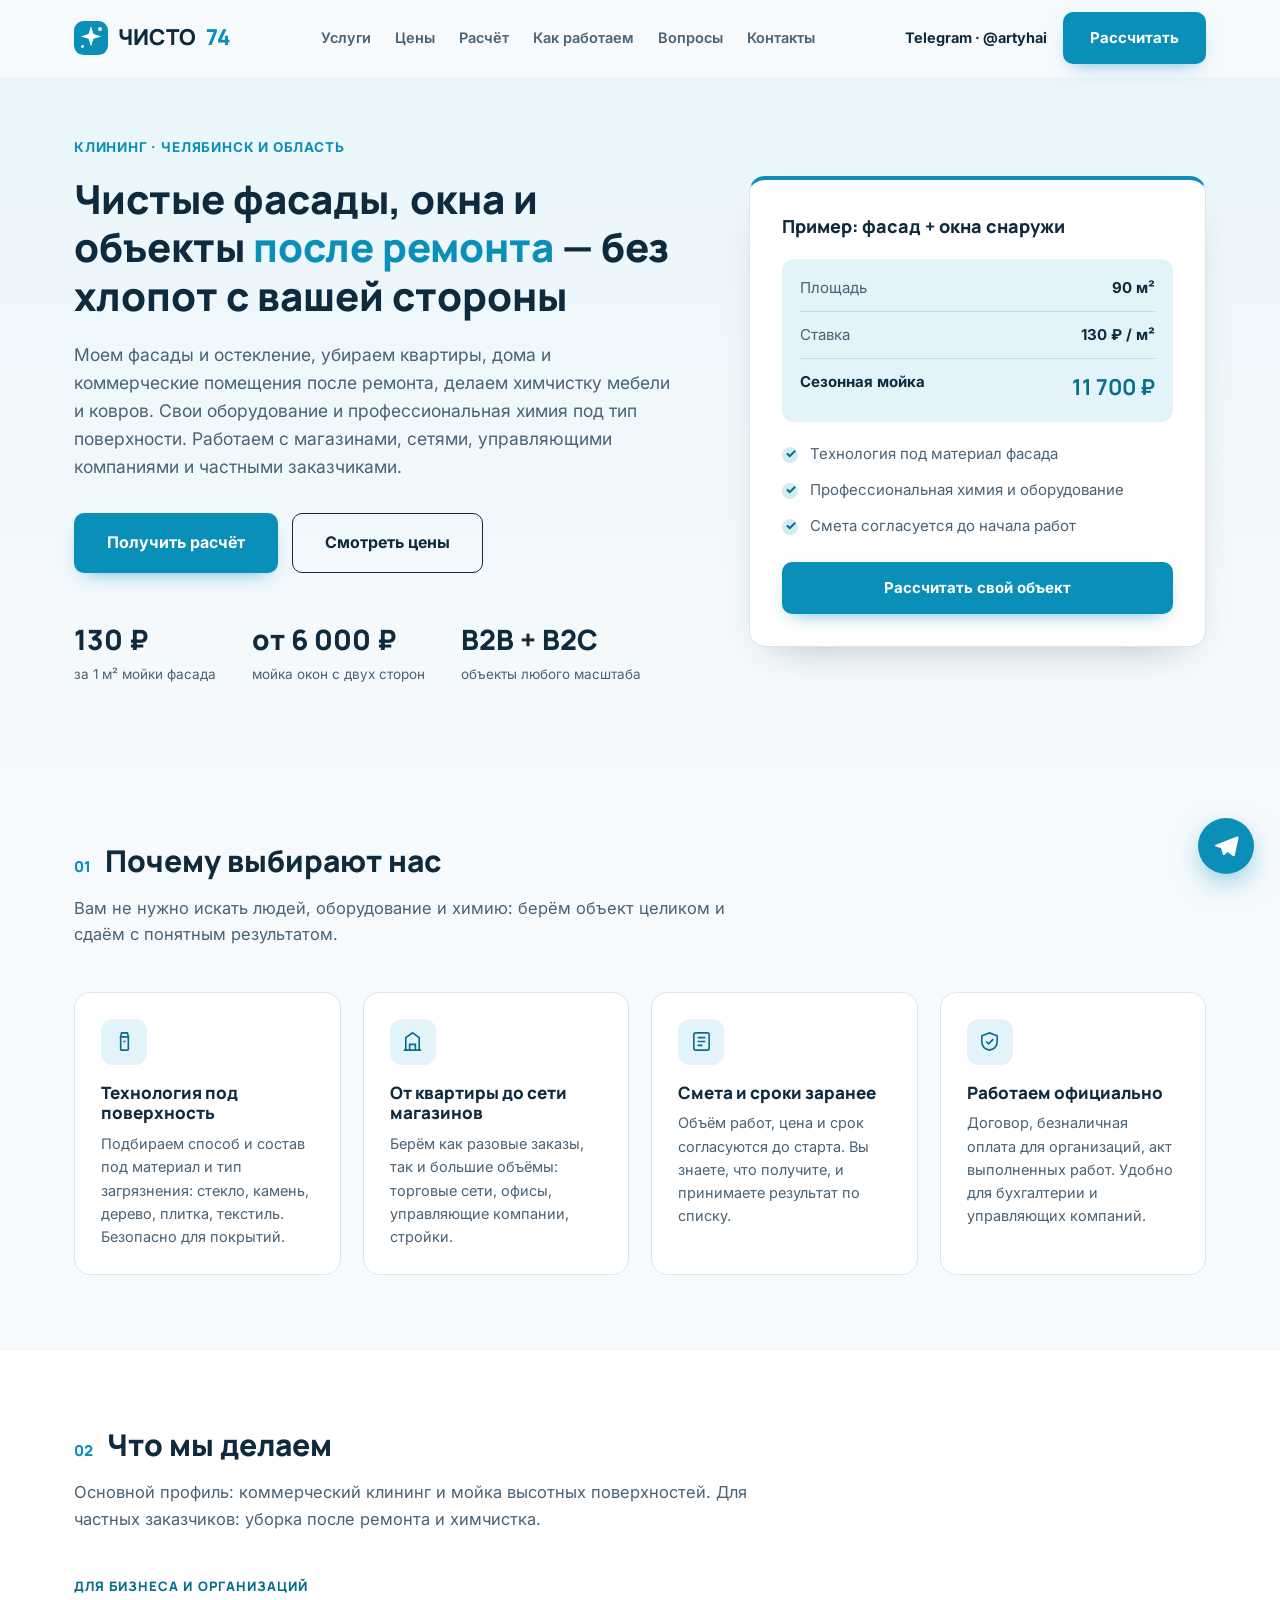
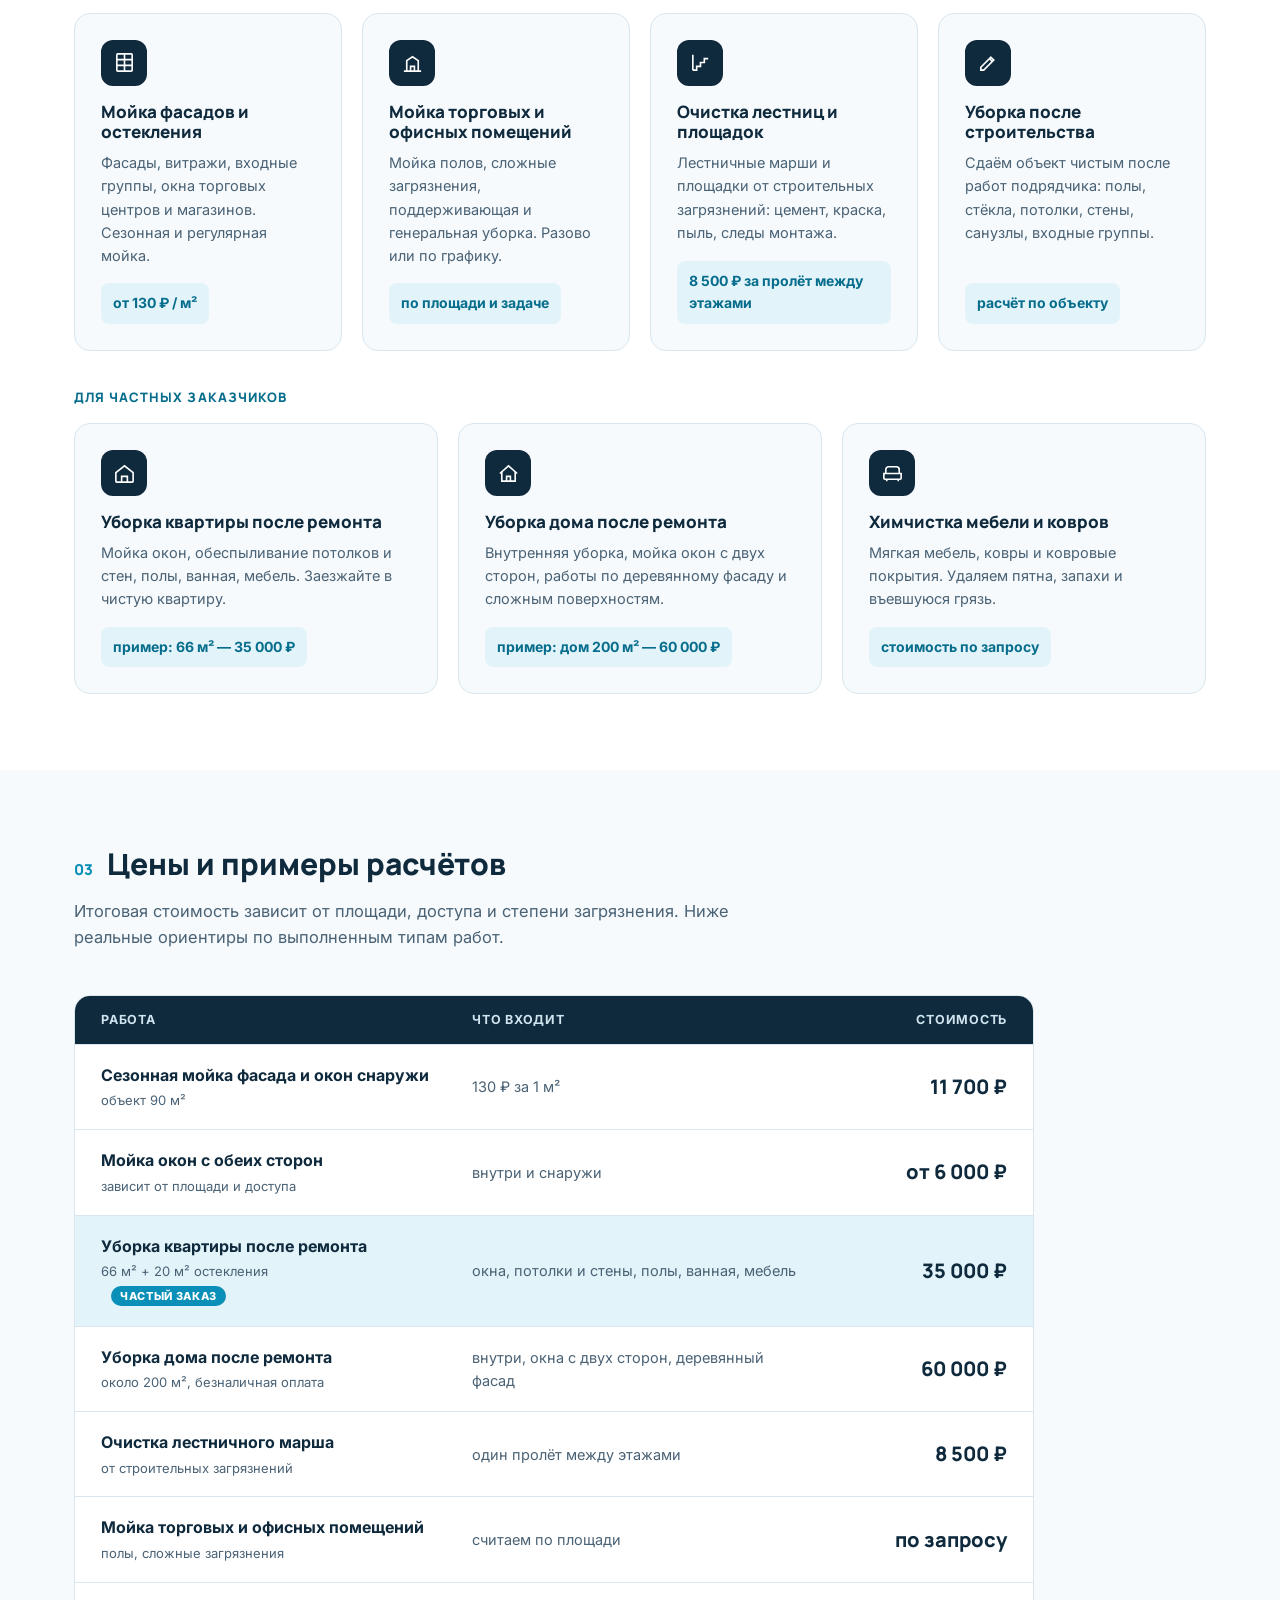
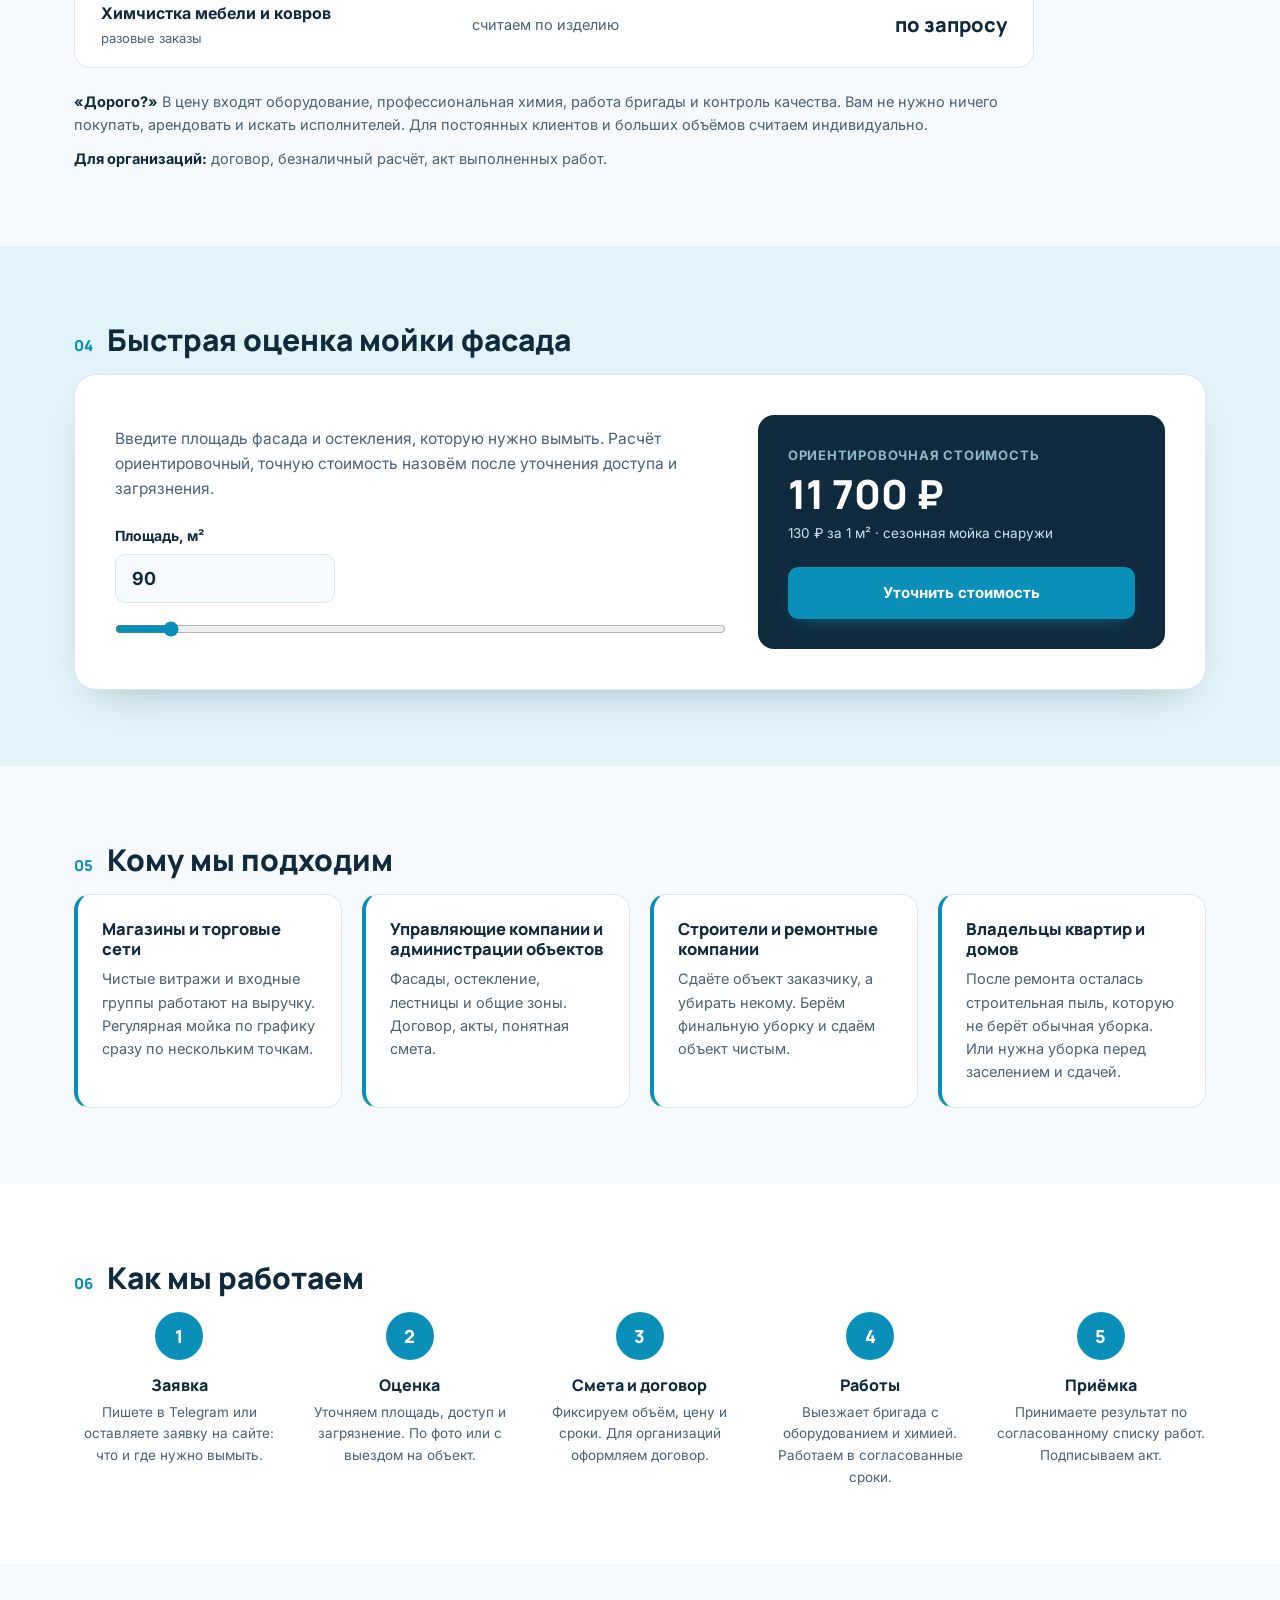
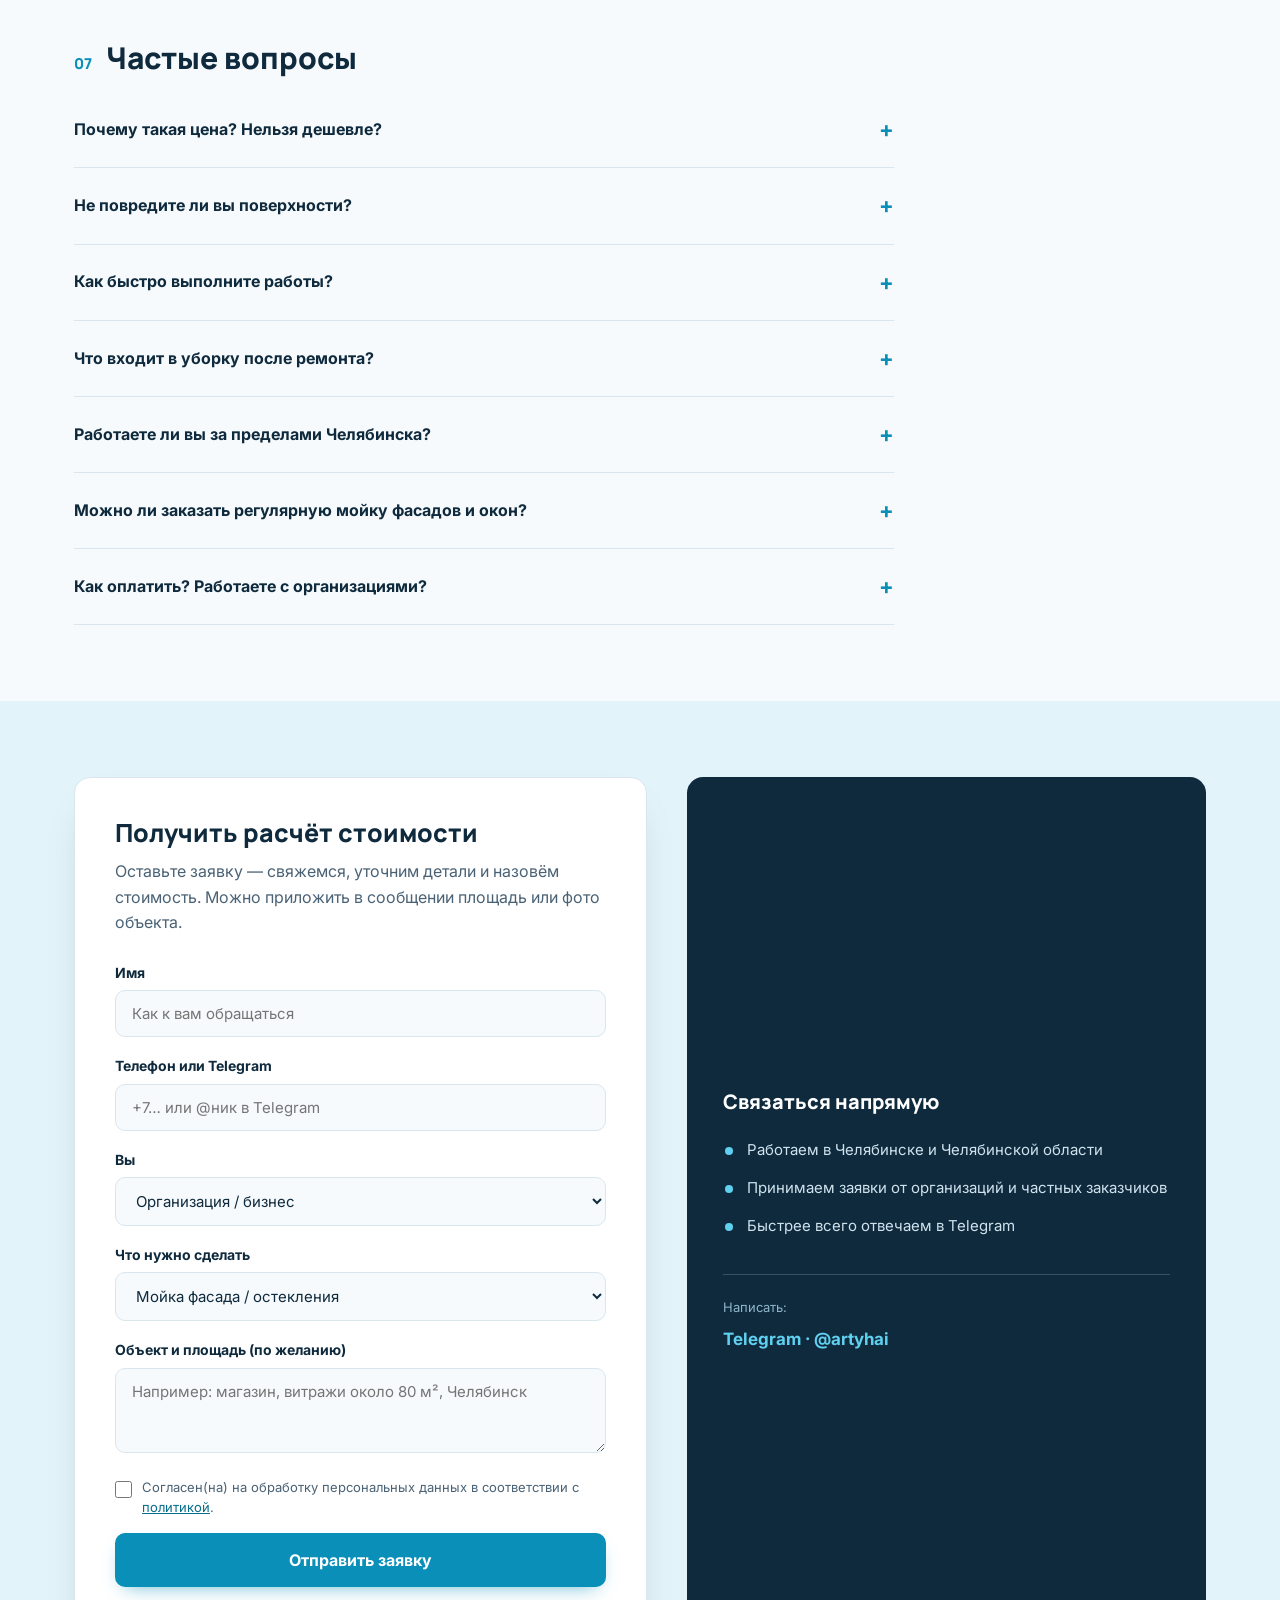
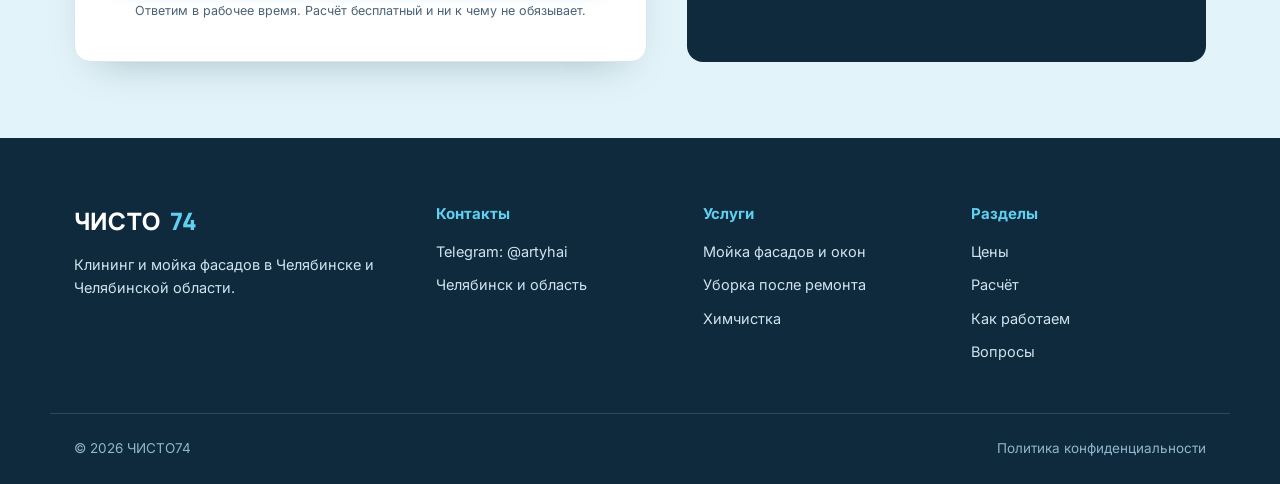
==== index.html @ 6020c953 "init: landing for ЧИСТО74 cleaning Chelyabinsk" ====
<!DOCTYPE html>
<html lang="ru">
<head>
<meta charset="UTF-8">
<meta name="viewport" content="width=device-width, initial-scale=1.0">
<title>ЧИСТО74 — клининг и мойка фасадов в Челябинске</title>
<meta name="description" content="Мойка фасадов и окон, уборка после ремонта, химчистка мебели и ковров в Челябинске и области. Для бизнеса и частных заказчиков. Фасад от 130 ₽/м², уборка после ремонта квартиры — от 35 000 ₽.">
<link rel="icon" type="image/svg+xml" href="favicon.svg">
<link rel="preconnect" href="https://fonts.googleapis.com">
<link rel="preconnect" href="https://fonts.gstatic.com" crossorigin>
<link href="https://fonts.googleapis.com/css2?family=Manrope:wght@600;700;800&family=Inter:wght@400;500;600;700&display=swap" rel="stylesheet">
<link rel="stylesheet" href="styles.css?v=1">
</head>
<body>

<header class="header" id="header">
  <div class="container header__inner">
    <a href="#top" class="logo" aria-label="ЧИСТО74">
      <svg class="logo__icon" viewBox="0 0 32 32" fill="none"><rect width="32" height="32" rx="9" fill="#0A8FB8"/><path d="M16 5l2.3 7.2L25.5 14.5l-7.2 2.3L16 24l-2.3-7.2L6.5 14.5l7.2-2.3L16 5z" fill="#fff"/><circle cx="24.5" cy="7.5" r="1.8" fill="#fff"/><circle cx="8" cy="24" r="1.3" fill="#fff"/></svg>
      ЧИСТО<span class="logo__accent">74</span><span class="logo__suffix"> · клининг Челябинск</span>
    </a>
    <nav class="nav" id="nav">
      <a href="#services">Услуги</a>
      <a href="#prices">Цены</a>
      <a href="#calc">Расчёт</a>
      <a href="#steps">Как работаем</a>
      <a href="#faq">Вопросы</a>
      <a href="#contacts">Контакты</a>
    </nav>
    <div class="header__actions">
      <a href="https://t.me/artyhai" target="_blank" rel="noopener" class="header__tg">Telegram · @artyhai</a>
      <a href="#contact" class="btn btn--accent">Рассчитать</a>
      <button class="burger" id="burger" aria-label="Меню"><span></span><span></span><span></span></button>
    </div>
  </div>
</header>

<main id="top">

  <!-- HERO -->
  <section class="hero">
    <div class="container hero__grid">
      <div class="hero__text">
        <div class="eyebrow">Клининг · Челябинск и область</div>
        <h1>Чистые фасады, окна и объекты <em>после ремонта</em> — без хлопот с вашей стороны</h1>
        <p class="hero__lead">Моем фасады и остекление, убираем квартиры, дома и коммерческие помещения после ремонта, делаем химчистку мебели и ковров. Свои оборудование и профессиональная химия под тип поверхности. Работаем с магазинами, сетями, управляющими компаниями и частными заказчиками.</p>
        <div class="hero__cta">
          <a href="#contact" class="btn btn--accent btn--lg">Получить расчёт</a>
          <a href="#prices" class="btn btn--outline btn--lg">Смотреть цены</a>
        </div>
        <div class="hero__stats">
          <div class="stat"><span class="stat__num"><span data-target="130">0</span> ₽</span><span class="stat__label">за 1 м² мойки фасада</span></div>
          <div class="stat"><span class="stat__num">от 6 000 ₽</span><span class="stat__label">мойка окон с двух сторон</span></div>
          <div class="stat"><span class="stat__num">B2B + B2C</span><span class="stat__label">объекты любого масштаба</span></div>
        </div>
      </div>
      <div class="hero__card">
        <div class="hero__card-title">Пример: фасад + окна снаружи</div>
        <div class="hero__calc">
          <div class="hero__calc-row"><span>Площадь</span><b>90 м²</b></div>
          <div class="hero__calc-row"><span>Ставка</span><b>130 ₽ / м²</b></div>
          <div class="hero__calc-row hero__calc-row--total"><span>Сезонная мойка</span><b>11 700 ₽</b></div>
        </div>
        <ul class="hero__card-list">
          <li>Технология под материал фасада</li>
          <li>Профессиональная химия и оборудование</li>
          <li>Смета согласуется до начала работ</li>
        </ul>
        <a href="#contact" class="btn btn--accent btn--block">Рассчитать свой объект</a>
      </div>
    </div>
  </section>

  <!-- ПРЕИМУЩЕСТВА -->
  <section class="section adv" id="why">
    <div class="container">
      <div class="section-head">
        <span class="section-head__num">01</span>
        <span class="section-head__title">Почему выбирают нас</span>
      </div>
      <p class="section-lead">Вам не нужно искать людей, оборудование и химию: берём объект целиком и сдаём с понятным результатом.</p>
      <div class="adv__grid">
        <div class="adv__item">
          <div class="adv__icon"><svg viewBox="0 0 24 24" fill="none" stroke="currentColor" stroke-width="1.7"><path d="M9 3h6l1 4H8l1-4z"/><path d="M8 7h8v13a1 1 0 01-1 1H9a1 1 0 01-1-1V7z"/><path d="M11 12h2"/></svg></div>
          <h3>Технология под поверхность</h3>
          <p>Подбираем способ и состав под материал и тип загрязнения: стекло, камень, дерево, плитка, текстиль. Безопасно для покрытий.</p>
        </div>
        <div class="adv__item">
          <div class="adv__icon"><svg viewBox="0 0 24 24" fill="none" stroke="currentColor" stroke-width="1.7"><path d="M3 21h18M5 21V8l7-5 7 5v13M9 21v-6h6v6"/></svg></div>
          <h3>От квартиры до сети магазинов</h3>
          <p>Берём как разовые заказы, так и большие объёмы: торговые сети, офисы, управляющие компании, стройки.</p>
        </div>
        <div class="adv__item">
          <div class="adv__icon"><svg viewBox="0 0 24 24" fill="none" stroke="currentColor" stroke-width="1.7"><rect x="4" y="3" width="16" height="18" rx="2"/><path d="M8 8h8M8 12h8M8 16h5"/></svg></div>
          <h3>Смета и сроки заранее</h3>
          <p>Объём работ, цена и срок согласуются до старта. Вы знаете, что получите, и принимаете результат по списку.</p>
        </div>
        <div class="adv__item">
          <div class="adv__icon"><svg viewBox="0 0 24 24" fill="none" stroke="currentColor" stroke-width="1.7"><path d="M12 3l8 3v6c0 4.5-3.2 8-8 9-4.8-1-8-4.5-8-9V6l8-3z"/><path d="M8.5 12l2.5 2.5L16 9.5"/></svg></div>
          <h3>Работаем официально</h3>
          <p>Договор, безналичная оплата для организаций, акт выполненных работ. Удобно для бухгалтерии и управляющих компаний.</p>
        </div>
      </div>
    </div>
  </section>

  <!-- УСЛУГИ -->
  <section class="section services" id="services">
    <div class="container">
      <div class="section-head">
        <span class="section-head__num">02</span>
        <span class="section-head__title">Что мы делаем</span>
      </div>
      <p class="section-lead">Основной профиль: коммерческий клининг и мойка высотных поверхностей. Для частных заказчиков: уборка после ремонта и химчистка.</p>

      <div class="svc-group">
        <div class="svc-group__label">Для бизнеса и организаций</div>
        <div class="svc__grid">
          <div class="svc">
            <div class="svc__icon"><svg viewBox="0 0 24 24" fill="none" stroke="currentColor" stroke-width="1.7"><rect x="4" y="3" width="16" height="18" rx="1"/><path d="M4 9h16M4 15h16M12 3v18"/></svg></div>
            <h3>Мойка фасадов и остекления</h3>
            <p>Фасады, витражи, входные группы, окна торговых центров и магазинов. Сезонная и регулярная мойка.</p>
            <div class="svc__price">от 130 ₽ / м²</div>
          </div>
          <div class="svc">
            <div class="svc__icon"><svg viewBox="0 0 24 24" fill="none" stroke="currentColor" stroke-width="1.7"><path d="M3 21h18M6 21V10l6-4 6 4v11M10 21v-5h4v5"/></svg></div>
            <h3>Мойка торговых и офисных помещений</h3>
            <p>Мойка полов, сложные загрязнения, поддерживающая и генеральная уборка. Разово или по графику.</p>
            <div class="svc__price">по площади и задаче</div>
          </div>
          <div class="svc">
            <div class="svc__icon"><svg viewBox="0 0 24 24" fill="none" stroke="currentColor" stroke-width="1.7"><path d="M4 20h4v-4h4v-4h4V8h4"/><path d="M4 20V4"/></svg></div>
            <h3>Очистка лестниц и площадок</h3>
            <p>Лестничные марши и площадки от строительных загрязнений: цемент, краска, пыль, следы монтажа.</p>
            <div class="svc__price">8 500 ₽ за пролёт между этажами</div>
          </div>
          <div class="svc">
            <div class="svc__icon"><svg viewBox="0 0 24 24" fill="none" stroke="currentColor" stroke-width="1.7"><path d="M14.5 6.5l3 3L7 20H4v-3L14.5 6.5z"/><path d="M13 8l3 3"/></svg></div>
            <h3>Уборка после строительства</h3>
            <p>Сдаём объект чистым после работ подрядчика: полы, стёкла, потолки, стены, санузлы, входные группы.</p>
            <div class="svc__price">расчёт по объекту</div>
          </div>
        </div>
      </div>

      <div class="svc-group">
        <div class="svc-group__label">Для частных заказчиков</div>
        <div class="svc__grid svc__grid--3">
          <div class="svc">
            <div class="svc__icon"><svg viewBox="0 0 24 24" fill="none" stroke="currentColor" stroke-width="1.7"><path d="M3 11l9-7 9 7v9a1 1 0 01-1 1H4a1 1 0 01-1-1v-9z"/><path d="M9 21v-6h6v6"/></svg></div>
            <h3>Уборка квартиры после ремонта</h3>
            <p>Мойка окон, обеспыливание потолков и стен, полы, ванная, мебель. Заезжайте в чистую квартиру.</p>
            <div class="svc__price">пример: 66 м² — 35 000 ₽</div>
          </div>
          <div class="svc">
            <div class="svc__icon"><svg viewBox="0 0 24 24" fill="none" stroke="currentColor" stroke-width="1.7"><path d="M3 12l9-8 9 8"/><path d="M5 10v10h14V10"/><path d="M10 20v-5h4v5"/></svg></div>
            <h3>Уборка дома после ремонта</h3>
            <p>Внутренняя уборка, мойка окон с двух сторон, работы по деревянному фасаду и сложным поверхностям.</p>
            <div class="svc__price">пример: дом 200 м² — 60 000 ₽</div>
          </div>
          <div class="svc">
            <div class="svc__icon"><svg viewBox="0 0 24 24" fill="none" stroke="currentColor" stroke-width="1.7"><path d="M5 12V8a3 3 0 013-3h8a3 3 0 013 3v4"/><path d="M3 12h18v5a1 1 0 01-1 1H4a1 1 0 01-1-1v-5z"/><path d="M6 18v2M18 18v2"/></svg></div>
            <h3>Химчистка мебели и ковров</h3>
            <p>Мягкая мебель, ковры и ковровые покрытия. Удаляем пятна, запахи и въевшуюся грязь.</p>
            <div class="svc__price">стоимость по запросу</div>
          </div>
        </div>
      </div>
    </div>
  </section>

  <!-- ЦЕНЫ -->
  <section class="section prices" id="prices">
    <div class="container">
      <div class="section-head">
        <span class="section-head__num">03</span>
        <span class="section-head__title">Цены и примеры расчётов</span>
      </div>
      <p class="section-lead">Итоговая стоимость зависит от площади, доступа и степени загрязнения. Ниже реальные ориентиры по выполненным типам работ.</p>
      <div class="prices__table">
        <div class="price-row price-row--head"><span>Работа</span><span>Что входит</span><span style="text-align:right">Стоимость</span></div>
        <div class="price-row"><div class="price-row__name">Сезонная мойка фасада и окон снаружи<small>объект 90 м²</small></div><div class="price-row__each">130 ₽ за 1 м²</div><div class="price-row__sum">11 700 ₽</div></div>
        <div class="price-row"><div class="price-row__name">Мойка окон с обеих сторон<small>зависит от площади и доступа</small></div><div class="price-row__each">внутри и снаружи</div><div class="price-row__sum">от 6 000 ₽</div></div>
        <div class="price-row price-row--hit"><div class="price-row__name">Уборка квартиры после ремонта<small>66 м² + 20 м² остекления</small></div><div class="price-row__each">окна, потолки и стены, полы, ванная, мебель</div><div class="price-row__sum">35 000 ₽</div></div>
        <div class="price-row"><div class="price-row__name">Уборка дома после ремонта<small>около 200 м², безналичная оплата</small></div><div class="price-row__each">внутри, окна с двух сторон, деревянный фасад</div><div class="price-row__sum">60 000 ₽</div></div>
        <div class="price-row"><div class="price-row__name">Очистка лестничного марша<small>от строительных загрязнений</small></div><div class="price-row__each">один пролёт между этажами</div><div class="price-row__sum">8 500 ₽</div></div>
        <div class="price-row"><div class="price-row__name">Мойка торговых и офисных помещений<small>полы, сложные загрязнения</small></div><div class="price-row__each">считаем по площади</div><div class="price-row__sum">по запросу</div></div>
        <div class="price-row"><div class="price-row__name">Химчистка мебели и ковров<small>разовые заказы</small></div><div class="price-row__each">считаем по изделию</div><div class="price-row__sum">по запросу</div></div>
      </div>
      <div class="prices__notes">
        <p><b>«Дорого?»</b> В цену входят оборудование, профессиональная химия, работа бригады и контроль качества. Вам не нужно ничего покупать, арендовать и искать исполнителей. Для постоянных клиентов и больших объёмов считаем индивидуально.</p>
        <p><b>Для организаций:</b> договор, безналичный расчёт, акт выполненных работ.</p>
      </div>
    </div>
  </section>

  <!-- КАЛЬКУЛЯТОР -->
  <section class="section calc" id="calc">
    <div class="container">
      <div class="section-head">
        <span class="section-head__num">04</span>
        <span class="section-head__title">Быстрая оценка мойки фасада</span>
      </div>
      <div class="calc__box">
        <div class="calc__controls">
          <p class="calc__lead">Введите площадь фасада и остекления, которую нужно вымыть. Расчёт ориентировочный, точную стоимость назовём после уточнения доступа и загрязнения.</p>
          <label for="calcArea">Площадь, м²</label>
          <input type="number" id="calcArea" min="1" max="100000" value="90" inputmode="numeric">
          <input type="range" id="calcRange" min="10" max="1000" step="10" value="90" aria-label="Площадь, м²">
        </div>
        <div class="calc__result">
          <div class="calc__result-label">Ориентировочная стоимость</div>
          <div class="calc__result-sum" id="calcSum">11 700 ₽</div>
          <div class="calc__result-note">130 ₽ за 1 м² · сезонная мойка снаружи</div>
          <a href="#contact" class="btn btn--accent btn--block" id="calcCta">Уточнить стоимость</a>
        </div>
      </div>
    </div>
  </section>

  <!-- ДЛЯ КОГО -->
  <section class="section audience" id="audience">
    <div class="container">
      <div class="section-head">
        <span class="section-head__num">05</span>
        <span class="section-head__title">Кому мы подходим</span>
      </div>
      <div class="aud__grid">
        <div class="aud">
          <h3>Магазины и торговые сети</h3>
          <p>Чистые витражи и входные группы работают на выручку. Регулярная мойка по графику сразу по нескольким точкам.</p>
        </div>
        <div class="aud">
          <h3>Управляющие компании и администрации объектов</h3>
          <p>Фасады, остекление, лестницы и общие зоны. Договор, акты, понятная смета.</p>
        </div>
        <div class="aud">
          <h3>Строители и ремонтные компании</h3>
          <p>Сдаёте объект заказчику, а убирать некому. Берём финальную уборку и сдаём объект чистым.</p>
        </div>
        <div class="aud">
          <h3>Владельцы квартир и домов</h3>
          <p>После ремонта осталась строительная пыль, которую не берёт обычная уборка. Или нужна уборка перед заселением и сдачей.</p>
        </div>
      </div>
    </div>
  </section>

  <!-- ПРОЦЕСС -->
  <section class="section steps" id="steps">
    <div class="container">
      <div class="section-head">
        <span class="section-head__num">06</span>
        <span class="section-head__title">Как мы работаем</span>
      </div>
      <div class="steps__grid">
        <div class="step">
          <span class="step__num">1</span>
          <h3>Заявка</h3>
          <p>Пишете в Telegram или оставляете заявку на сайте: что и где нужно вымыть.</p>
        </div>
        <div class="step">
          <span class="step__num">2</span>
          <h3>Оценка</h3>
          <p>Уточняем площадь, доступ и загрязнение. По фото или с выездом на объект.</p>
        </div>
        <div class="step">
          <span class="step__num">3</span>
          <h3>Смета и договор</h3>
          <p>Фиксируем объём, цену и сроки. Для организаций оформляем договор.</p>
        </div>
        <div class="step">
          <span class="step__num">4</span>
          <h3>Работы</h3>
          <p>Выезжает бригада с оборудованием и химией. Работаем в согласованные сроки.</p>
        </div>
        <div class="step">
          <span class="step__num">5</span>
          <h3>Приёмка</h3>
          <p>Принимаете результат по согласованному списку работ. Подписываем акт.</p>
        </div>
      </div>
    </div>
  </section>

  <!-- FAQ -->
  <section class="section faq" id="faq">
    <div class="container">
      <div class="section-head">
        <span class="section-head__num">07</span>
        <span class="section-head__title">Частые вопросы</span>
      </div>
      <div class="faq__list">
        <details class="faq__item">
          <summary>Почему такая цена? Нельзя дешевле?</summary>
          <p>Цена складывается из площади, высоты и доступа, степени загрязнения, расхода химии и работы бригады с профессиональным оборудованием. Для постоянных клиентов и больших объёмов (сети, управляющие компании) считаем индивидуально. Напишите задачу — предложим вариант под ваш бюджет.</p>
        </details>
        <details class="faq__item">
          <summary>Не повредите ли вы поверхности?</summary>
          <p>Состав и способ подбираем под материал: стекло, камень, дерево, плитка, текстиль. Сложные участки сначала проверяем на незаметном месте, о рисках предупреждаем заранее.</p>
        </details>
        <details class="faq__item">
          <summary>Как быстро выполните работы?</summary>
          <p>Срок зависит от объёма. Квартиру после ремонта обычно убираем за один-два дня, для фасадов и больших объектов называем срок в смете. Сроки закрепляем до начала работ.</p>
        </details>
        <details class="faq__item">
          <summary>Что входит в уборку после ремонта?</summary>
          <p>Удаление строительной пыли и следов монтажа: мойка окон, обеспыливание потолков и стен, мытьё полов, ванной и санузла, мебели и подоконников. Точный список согласуем в смете.</p>
        </details>
        <details class="faq__item">
          <summary>Работаете ли вы за пределами Челябинска?</summary>
          <p>Да, выезжаем по Челябинской области. Стоимость выезда зависит от расстояния и объёма, уточняйте при заявке.</p>
        </details>
        <details class="faq__item">
          <summary>Можно ли заказать регулярную мойку фасадов и окон?</summary>
          <p>Да. Для магазинов, сетей и коммерческих объектов настраиваем график: сезонная мойка или регулярное обслуживание по договору.</p>
        </details>
        <details class="faq__item">
          <summary>Как оплатить? Работаете с организациями?</summary>
          <p>Для организаций: договор, безналичная оплата и акт выполненных работ. Для частных заказчиков: удобный способ согласуем при заказе.</p>
        </details>
      </div>
    </div>
  </section>

  <!-- ФОРМА + КОНТАКТЫ -->
  <section class="section form-section" id="contact">
    <div class="container form-section__grid">
      <div class="form">
        <h2>Получить расчёт стоимости</h2>
        <p class="form__lead">Оставьте заявку — свяжемся, уточним детали и назовём стоимость. Можно приложить в сообщении площадь или фото объекта.</p>
        <form id="leadForm">
          <input type="text" name="_gotcha" style="display:none" tabindex="-1" autocomplete="off">
          <div class="form__row">
            <label for="f-name">Имя</label>
            <input type="text" id="f-name" name="name" placeholder="Как к вам обращаться" required>
          </div>
          <div class="form__row">
            <label for="f-contact">Телефон или Telegram</label>
            <input type="text" id="f-contact" name="contact" placeholder="+7… или @ник в Telegram" required>
          </div>
          <div class="form__row">
            <label for="f-client">Вы</label>
            <select id="f-client" name="client_type">
              <option>Организация / бизнес</option>
              <option>Частное лицо</option>
            </select>
          </div>
          <div class="form__row">
            <label for="f-service">Что нужно сделать</label>
            <select id="f-service" name="service">
              <option>Мойка фасада / остекления</option>
              <option>Мойка окон с двух сторон</option>
              <option>Уборка после ремонта</option>
              <option>Мойка коммерческих помещений</option>
              <option>Очистка лестниц и площадок</option>
              <option>Химчистка мебели / ковров</option>
              <option>Другое</option>
            </select>
          </div>
          <div class="form__row">
            <label for="f-comment">Объект и площадь (по желанию)</label>
            <textarea id="f-comment" name="comment" rows="3" placeholder="Например: магазин, витражи около 80 м², Челябинск"></textarea>
          </div>
          <label class="consent"><input type="checkbox" name="consent_pd" value="yes" required> <span>Согласен(на) на обработку персональных данных в соответствии с <a href="privacy.html" target="_blank">политикой</a>.</span></label>
          <button type="submit" class="btn btn--accent btn--block btn--lg">Отправить заявку</button>
          <p class="form__hint">Ответим в рабочее время. Расчёт бесплатный и ни к чему не обязывает.</p>
        </form>
      </div>
      <div class="coverage">
        <div class="coverage__title">Связаться напрямую</div>
        <ul class="coverage__list">
          <li>Работаем в Челябинске и Челябинской области</li>
          <li>Принимаем заявки от организаций и частных заказчиков</li>
          <li>Быстрее всего отвечаем в Telegram</li>
        </ul>
        <div class="coverage__contact">
          <span>Написать:</span>
          <a href="https://t.me/artyhai" target="_blank" rel="noopener">Telegram · @artyhai</a>
        </div>
      </div>
    </div>
  </section>

</main>

<footer class="footer" id="contacts">
  <div class="container footer__grid">
    <div class="footer__col">
      <div class="logo logo--footer">ЧИСТО<span class="logo__accent">74</span></div>
      <p>Клининг и мойка фасадов в Челябинске и Челябинской области.</p>
    </div>
    <div class="footer__col">
      <div class="footer__title">Контакты</div>
      <a href="https://t.me/artyhai" target="_blank" rel="noopener">Telegram: @artyhai</a>
      <p>Челябинск и область</p>
    </div>
    <div class="footer__col">
      <div class="footer__title">Услуги</div>
      <a href="#services">Мойка фасадов и окон</a>
      <a href="#services">Уборка после ремонта</a>
      <a href="#services">Химчистка</a>
    </div>
    <div class="footer__col">
      <div class="footer__title">Разделы</div>
      <a href="#prices">Цены</a>
      <a href="#calc">Расчёт</a>
      <a href="#steps">Как работаем</a>
      <a href="#faq">Вопросы</a>
    </div>
  </div>
  <div class="container footer__bottom">
    <span>© <span id="year"></span> ЧИСТО74</span>
    <a href="privacy.html">Политика конфиденциальности</a>
  </div>
</footer>

<a href="https://t.me/artyhai" target="_blank" rel="noopener" class="fab" aria-label="Написать в Telegram">
  <svg viewBox="0 0 24 24" fill="currentColor"><path d="M21.5 3.5L2.7 10.9c-1.2.5-1.2 1.2-.2 1.5l4.8 1.5 1.8 5.6c.2.6.4.8.9.8.5 0 .7-.2 1-.5l2.4-2.3 5 3.7c.9.5 1.6.2 1.8-.9l3.3-15.5c.3-1.3-.5-1.9-1.4-1.5z"/></svg>
</a>

<script src="script.js"></script>
</body>
</html>
---- styles.css ----
:root{
  --bg:#F6FAFC;
  --white:#FFFFFF;
  --ink:#0F2A3D;
  --ink-soft:#4A6275;
  --accent:#0A8FB8;
  --accent-dark:#076D8C;
  --accent-soft:#E2F3F9;
  --navy:#0F2A3D;
  --line:#D9E6EE;
  --radius:16px;
  --shadow:0 18px 40px -24px rgba(15,42,61,.35);
}

*{box-sizing:border-box;margin:0;padding:0}
html{scroll-behavior:smooth}
body{font-family:'Inter',Arial,sans-serif;color:var(--ink);background:var(--bg);line-height:1.6;-webkit-font-smoothing:antialiased}
h1,h2,h3{font-family:'Manrope',Arial,sans-serif;font-weight:800;color:var(--navy);line-height:1.22}
img{max-width:100%;display:block}
a{color:inherit;text-decoration:none}
ul{list-style:none}
.container{max-width:1180px;margin:0 auto;padding:0 24px}

/* BUTTONS */
.btn{display:inline-flex;align-items:center;justify-content:center;gap:8px;padding:13px 26px;border-radius:10px;font-weight:700;font-size:15px;transition:.2s;border:1.5px solid transparent;cursor:pointer;white-space:nowrap;font-family:inherit}
.btn--accent{background:var(--accent);color:#fff;box-shadow:0 8px 20px -10px rgba(10,143,184,.7)}
.btn--accent:hover{background:var(--accent-dark)}
.btn--outline{border-color:var(--navy);color:var(--navy);background:transparent}
.btn--outline:hover{background:var(--navy);color:#fff}
.btn--lg{padding:16px 32px;font-size:16px}
.btn--block{width:100%}

/* HEADER */
.header{position:sticky;top:0;z-index:100;background:rgba(246,250,252,.92);backdrop-filter:blur(10px);border-bottom:1px solid transparent;transition:.2s}
.header.scrolled{border-bottom-color:var(--line);box-shadow:0 4px 16px -10px rgba(15,42,61,.25)}
.header__inner{display:flex;align-items:center;justify-content:space-between;gap:24px;min-width:0;height:76px}
.logo{display:flex;align-items:center;gap:10px;font-family:'Manrope',sans-serif;font-weight:800;font-size:22px;letter-spacing:.01em;color:var(--navy);flex-shrink:0}
.logo__icon{width:34px;height:34px;flex-shrink:0}
.logo__accent{color:var(--accent)}
.logo__suffix{color:var(--ink-soft);font-weight:600;font-size:13px}
.logo--footer{font-size:24px;color:#fff;margin-bottom:12px}
.logo--footer .logo__accent{color:#5FD0F0}
.nav{display:flex;gap:24px}
.nav a{font-weight:600;font-size:14.5px;color:var(--ink-soft);white-space:nowrap}
.nav a:hover{color:var(--accent)}
.header__actions{display:flex;align-items:center;gap:16px;flex-shrink:0}
.header__tg{font-weight:700;color:var(--navy);white-space:nowrap;font-size:14.5px}
.header__tg:hover{color:var(--accent)}
.burger{display:none;flex-direction:column;justify-content:center;gap:5px;width:32px;height:32px;background:none;border:none;cursor:pointer}
.burger span{display:block;height:2px;background:var(--navy);border-radius:2px;transition:.2s}

/* HERO */
.hero{padding:60px 0 80px;background:linear-gradient(180deg,#EAF6FB 0%,var(--bg) 100%)}
.hero__grid{display:grid;grid-template-columns:1.15fr .85fr;gap:56px;align-items:center}
.eyebrow{color:var(--accent);font-weight:700;font-size:13.5px;letter-spacing:.06em;text-transform:uppercase;margin-bottom:16px}
.hero h1{font-size:40px;margin-bottom:20px}
.hero h1 em{font-style:normal;color:var(--accent)}
.hero__lead{font-size:17.5px;color:var(--ink-soft);margin-bottom:32px;max-width:600px}
.hero__cta{display:flex;gap:14px;flex-wrap:wrap;margin-bottom:44px}
.hero__stats{display:flex;gap:36px;flex-wrap:wrap;align-items:flex-start}
.stat__num{display:block;font-family:'Manrope',sans-serif;font-size:28px;font-weight:800;color:var(--navy)}
.stat__label{font-size:13.5px;color:var(--ink-soft)}
.hero__card{background:var(--white);border:1px solid var(--line);border-top:4px solid var(--accent);border-radius:var(--radius);padding:32px;box-shadow:var(--shadow)}
.hero__card-title{font-family:'Manrope',sans-serif;font-weight:800;font-size:18px;color:var(--navy);margin-bottom:18px}
.hero__calc{background:var(--accent-soft);border-radius:12px;padding:6px 18px;margin-bottom:20px}
.hero__calc-row{display:flex;justify-content:space-between;gap:12px;padding:11px 0;border-bottom:1px solid rgba(10,143,184,.18);font-size:15px;color:var(--ink-soft)}
.hero__calc-row b{color:var(--navy)}
.hero__calc-row--total{border-bottom:none}
.hero__calc-row--total span{color:var(--navy);font-weight:700}
.hero__calc-row--total b{font-family:'Manrope',sans-serif;font-size:22px;color:var(--accent-dark)}
.hero__card-list{margin-bottom:24px}
.hero__card-list li{position:relative;padding-left:28px;margin-bottom:12px;font-size:15px;color:var(--ink-soft)}
.hero__card-list li::before{content:"";position:absolute;left:0;top:5px;width:16px;height:16px;border-radius:50%;background:var(--accent);opacity:.18}
.hero__card-list li::after{content:"✓";position:absolute;left:3px;top:1px;color:var(--accent-dark);font-weight:800;font-size:13px}

/* SECTIONS */
.section{padding:76px 0}
.section-head{display:flex;align-items:baseline;gap:14px;margin-bottom:16px}
.section-head__num{font-family:'Manrope',sans-serif;font-size:15px;color:var(--accent);font-weight:800}
.section-head__title{font-family:'Manrope',sans-serif;font-size:30px;font-weight:800;color:var(--navy);line-height:1.2}
.section-lead{color:var(--ink-soft);font-size:16.5px;max-width:700px;margin-bottom:44px}

/* ADVANTAGES */
.adv__grid{display:grid;grid-template-columns:repeat(4,1fr);gap:22px}
.adv__item{background:var(--white);border:1px solid var(--line);border-radius:var(--radius);padding:26px}
.adv__icon{width:46px;height:46px;border-radius:12px;background:var(--accent-soft);color:var(--accent-dark);display:flex;align-items:center;justify-content:center;margin-bottom:18px}
.adv__icon svg{width:23px;height:23px}
.adv__item h3{font-size:17px;margin-bottom:8px}
.adv__item p{color:var(--ink-soft);font-size:14.5px}

/* SERVICES */
.services{background:var(--white)}
.svc-group{margin-bottom:36px}
.svc-group:last-child{margin-bottom:0}
.svc-group__label{font-family:'Manrope',sans-serif;font-weight:800;font-size:13px;letter-spacing:.08em;text-transform:uppercase;color:var(--accent-dark);margin-bottom:16px}
.svc__grid{display:grid;grid-template-columns:repeat(4,1fr);gap:20px}
.svc__grid--3{grid-template-columns:repeat(3,1fr)}
.svc{border:1px solid var(--line);border-radius:var(--radius);padding:26px;background:var(--bg);display:flex;flex-direction:column}
.svc__icon{width:46px;height:46px;border-radius:12px;background:var(--navy);color:#fff;display:flex;align-items:center;justify-content:center;margin-bottom:16px}
.svc__icon svg{width:23px;height:23px}
.svc h3{font-size:17px;margin-bottom:8px}
.svc p{color:var(--ink-soft);font-size:14.5px;margin-bottom:16px;flex:1}
.svc__price{font-weight:700;font-size:14px;color:var(--accent-dark);background:var(--accent-soft);border-radius:8px;padding:9px 12px;align-self:flex-start}

/* PRICES */
.prices__table{max-width:960px;border:1px solid var(--line);border-radius:var(--radius);overflow:hidden;background:var(--white)}
.price-row{display:grid;grid-template-columns:1.3fr 1.2fr .7fr;gap:16px;align-items:center;padding:18px 26px;border-bottom:1px solid var(--line)}
.price-row:last-child{border-bottom:none}
.price-row--head{background:var(--navy);color:#CFE3EE;font-size:12.5px;font-weight:700;letter-spacing:.06em;text-transform:uppercase;padding:14px 26px}
.price-row__name{font-weight:700;color:var(--navy)}
.price-row__name small{display:block;font-weight:400;font-size:13px;color:var(--ink-soft);margin-top:2px}
.price-row__each{color:var(--ink-soft);font-size:14.5px}
.price-row__sum{font-family:'Manrope',sans-serif;font-weight:800;font-size:20px;color:var(--navy);text-align:right;white-space:nowrap}
.price-row--hit{background:var(--accent-soft)}
.price-row--hit .price-row__name::after{content:"Частый заказ";margin-left:10px;font-size:11px;font-weight:800;letter-spacing:.06em;text-transform:uppercase;background:var(--accent);color:#fff;padding:3px 9px;border-radius:999px;white-space:nowrap}
.prices__notes{max-width:960px;margin-top:22px;display:grid;gap:10px}
.prices__notes p{font-size:14.5px;color:var(--ink-soft)}
.prices__notes b{color:var(--navy)}

/* CALC */
.calc{background:var(--accent-soft)}
.calc__box{display:grid;grid-template-columns:1.2fr .8fr;gap:32px;background:var(--white);border:1px solid var(--line);border-radius:22px;padding:40px;box-shadow:var(--shadow);align-items:center}
.calc__lead{color:var(--ink-soft);font-size:15.5px;margin-bottom:24px}
.calc__controls label{display:block;font-weight:700;font-size:14px;margin-bottom:6px;color:var(--navy)}
.calc__controls input[type=number]{width:100%;max-width:220px;padding:13px 16px;border:1.5px solid var(--line);border-radius:10px;font-family:inherit;font-size:18px;font-weight:700;color:var(--navy);background:var(--bg);margin-bottom:18px}
.calc__controls input[type=number]:focus{outline:none;border-color:var(--accent)}
.calc__controls input[type=range]{display:block;width:100%;accent-color:var(--accent)}
.calc__result{background:var(--navy);border-radius:var(--radius);padding:30px;color:#CFE3EE}
.calc__result-label{font-size:13px;letter-spacing:.06em;text-transform:uppercase;font-weight:700;color:#8FB6CB;margin-bottom:6px}
.calc__result-sum{font-family:'Manrope',sans-serif;font-weight:800;font-size:40px;color:#fff;line-height:1.15;margin-bottom:6px}
.calc__result-note{font-size:13.5px;margin-bottom:22px}

/* AUDIENCE */
.aud__grid{display:grid;grid-template-columns:repeat(4,1fr);gap:20px}
.aud{background:var(--white);border:1px solid var(--line);border-left:4px solid var(--accent);border-radius:var(--radius);padding:24px}
.aud h3{font-size:16.5px;margin-bottom:8px}
.aud p{color:var(--ink-soft);font-size:14.5px}

/* STEPS */
.steps{background:var(--white)}
.steps__grid{display:grid;grid-template-columns:repeat(5,1fr);gap:20px}
.step{text-align:center}
.step__num{display:flex;align-items:center;justify-content:center;width:48px;height:48px;border-radius:50%;background:var(--accent);color:#fff;font-family:'Manrope',sans-serif;font-weight:800;margin:0 auto 16px;font-size:18px}
.step h3{font-size:16px;margin-bottom:6px}
.step p{color:var(--ink-soft);font-size:13.5px}

/* FAQ */
.faq__list{max-width:820px}
.faq__item{border-bottom:1px solid var(--line);padding:20px 0}
.faq__item summary{cursor:pointer;font-weight:700;font-size:16px;color:var(--navy);list-style:none;display:flex;justify-content:space-between;align-items:center}
.faq__item summary::-webkit-details-marker{display:none}
.faq__item summary::after{content:"+";font-size:22px;color:var(--accent);flex-shrink:0;margin-left:16px}
.faq__item[open] summary::after{content:"–"}
.faq__item p{color:var(--ink-soft);margin-top:12px;font-size:14.5px}

/* FORM */
.form-section{background:var(--accent-soft)}
.form-section__grid{display:grid;grid-template-columns:1.05fr .95fr;gap:40px}
.form{background:var(--white);border:1px solid var(--line);border-radius:var(--radius);padding:40px;box-shadow:var(--shadow)}
.form h2{font-size:25px;margin-bottom:10px}
.form__lead{color:var(--ink-soft);margin-bottom:26px}
.form__row{margin-bottom:18px}
.form__row label{display:block;font-weight:700;font-size:14px;margin-bottom:6px;color:var(--navy)}
.form__row input[type=text],.form__row select,.form__row textarea{width:100%;padding:13px 16px;border:1.5px solid var(--line);border-radius:10px;font-family:inherit;font-size:15px;background:var(--bg);resize:vertical;color:var(--ink)}
.form__row input:focus,.form__row textarea:focus,.form__row select:focus{outline:none;border-color:var(--accent)}
.consent{display:flex;gap:10px;align-items:flex-start;font-size:13px;color:var(--ink-soft);margin-bottom:16px;line-height:1.5}
.consent input{margin-top:3px;accent-color:var(--accent);flex-shrink:0;width:17px;height:17px}
.consent a{color:var(--accent-dark);text-decoration:underline}
.form__hint{margin-top:14px;font-size:12.5px;color:var(--ink-soft);text-align:center}

/* CONTACT CARD */
.coverage{background:var(--navy);color:#CFE3EE;border-radius:var(--radius);padding:36px;display:flex;flex-direction:column;justify-content:center;min-height:340px}
.coverage__title{font-family:'Manrope',sans-serif;font-weight:800;font-size:20px;color:#fff;margin-bottom:20px}
.coverage__list li{position:relative;padding-left:24px;margin-bottom:14px;font-size:15px}
.coverage__list li::before{content:"";position:absolute;left:2px;top:9px;width:8px;height:8px;border-radius:50%;background:#5FD0F0}
.coverage__contact{margin-top:22px;padding-top:22px;border-top:1px solid rgba(255,255,255,.18);display:flex;flex-direction:column;gap:8px}
.coverage__contact span{font-size:13px;color:#8FB6CB}
.coverage__contact a{font-weight:700;color:#5FD0F0;font-size:17px}
.coverage__contact a:hover{color:#fff}

/* FOOTER */
.footer{background:var(--navy);color:#CFE3EE;padding:64px 0 24px}
.footer__grid{display:grid;grid-template-columns:1.4fr 1fr 1fr 1fr;gap:32px;padding-bottom:40px;border-bottom:1px solid rgba(255,255,255,.14)}
.footer__col a,.footer__col p{display:block;color:#CFE3EE;font-size:14.5px;margin-bottom:10px}
.footer__col a:hover{color:#fff}
.footer__title{color:#5FD0F0;font-weight:700;margin-bottom:14px;font-size:15px}
.footer__bottom{display:flex;justify-content:space-between;align-items:center;padding-top:24px;font-size:13.5px;color:#8FB6CB;flex-wrap:wrap;gap:10px}
.footer__bottom a:hover{color:#fff}

/* FAB */
.fab{position:fixed;bottom:26px;right:26px;width:56px;height:56px;border-radius:50%;background:var(--accent);color:#fff;display:flex;align-items:center;justify-content:center;box-shadow:0 10px 30px -8px rgba(10,143,184,.7);z-index:90;transition:.2s}
.fab:hover{transform:translateY(-3px);background:var(--accent-dark)}
.fab svg{width:26px;height:26px}

/* REVEAL */
.reveal{opacity:0;transform:translateY(18px);transition:opacity .6s ease,transform .6s ease}
.reveal.is-visible{opacity:1;transform:none}

/* BREAKPOINTS */
@media (max-width:1360px){
  .logo__suffix{display:none}
}
@media (max-width:1180px){
  .nav{gap:16px}
  .nav a{font-size:13.5px}
  .header__tg{display:none}
}
@media (max-width:1100px){
  .nav{display:none}
  .burger{display:flex}
  .nav.is-open{display:flex;position:absolute;top:76px;left:0;right:0;background:var(--white);flex-direction:column;padding:20px 24px;gap:16px;border-bottom:1px solid var(--line);box-shadow:var(--shadow)}
  .burger.is-open span:nth-child(1){transform:translateY(7px) rotate(45deg)}
  .burger.is-open span:nth-child(2){opacity:0}
  .burger.is-open span:nth-child(3){transform:translateY(-7px) rotate(-45deg)}
  .adv__grid,.aud__grid,.svc__grid{grid-template-columns:repeat(2,1fr)}
}
@media (max-width:900px){
  .hero__grid{grid-template-columns:1fr}
  .hero h1{font-size:32px}
  .svc__grid--3{grid-template-columns:1fr}
  .calc__box{grid-template-columns:1fr;padding:28px 22px}
  .steps__grid{grid-template-columns:repeat(2,1fr)}
  .form-section__grid{grid-template-columns:1fr}
  .coverage{min-height:auto}
  .footer__grid{grid-template-columns:1fr 1fr}
  .price-row{grid-template-columns:1fr auto;padding:16px 20px}
  .price-row--head{display:none}
  .price-row__each{grid-column:1;font-size:13.5px}
  .price-row__sum{grid-column:2;grid-row:1}
}
@media (max-width:560px){
  .container{padding:0 16px}
  .header__inner{gap:10px}
  .header__actions{gap:10px}
  .header__actions .btn{padding:9px 13px;font-size:13.5px}
  .logo{font-size:20px;gap:8px}
  .logo__icon{width:30px;height:30px}
  .adv__grid,.aud__grid,.svc__grid,.steps__grid{grid-template-columns:1fr}
  .hero__stats{gap:24px}
  .footer__grid{grid-template-columns:1fr}
  .form{padding:28px 22px}
  .section-head__title{font-size:25px}
  .calc__result-sum{font-size:34px}
  .price-row--hit .price-row__name::after{display:block;margin:6px 0 0;width:max-content}
}
@media (max-width:380px){
  .logo__suffix{display:none}
}
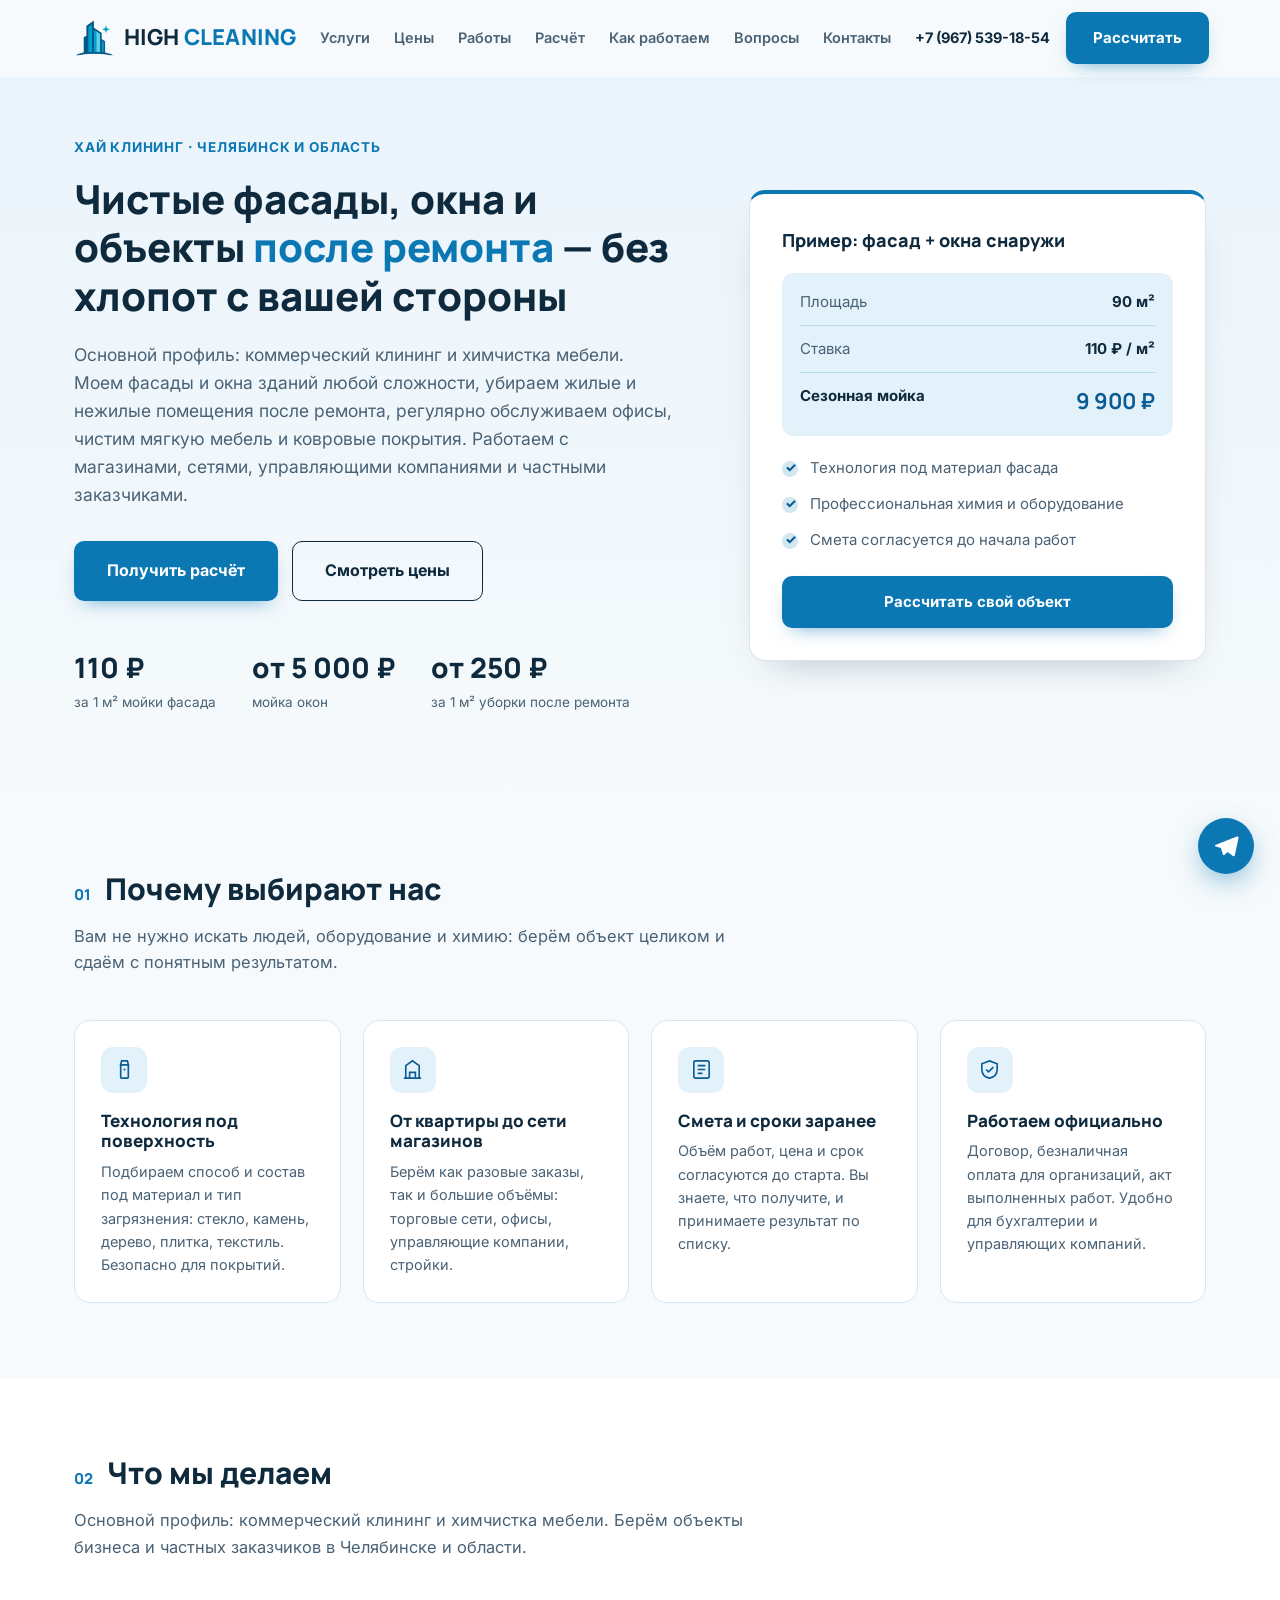
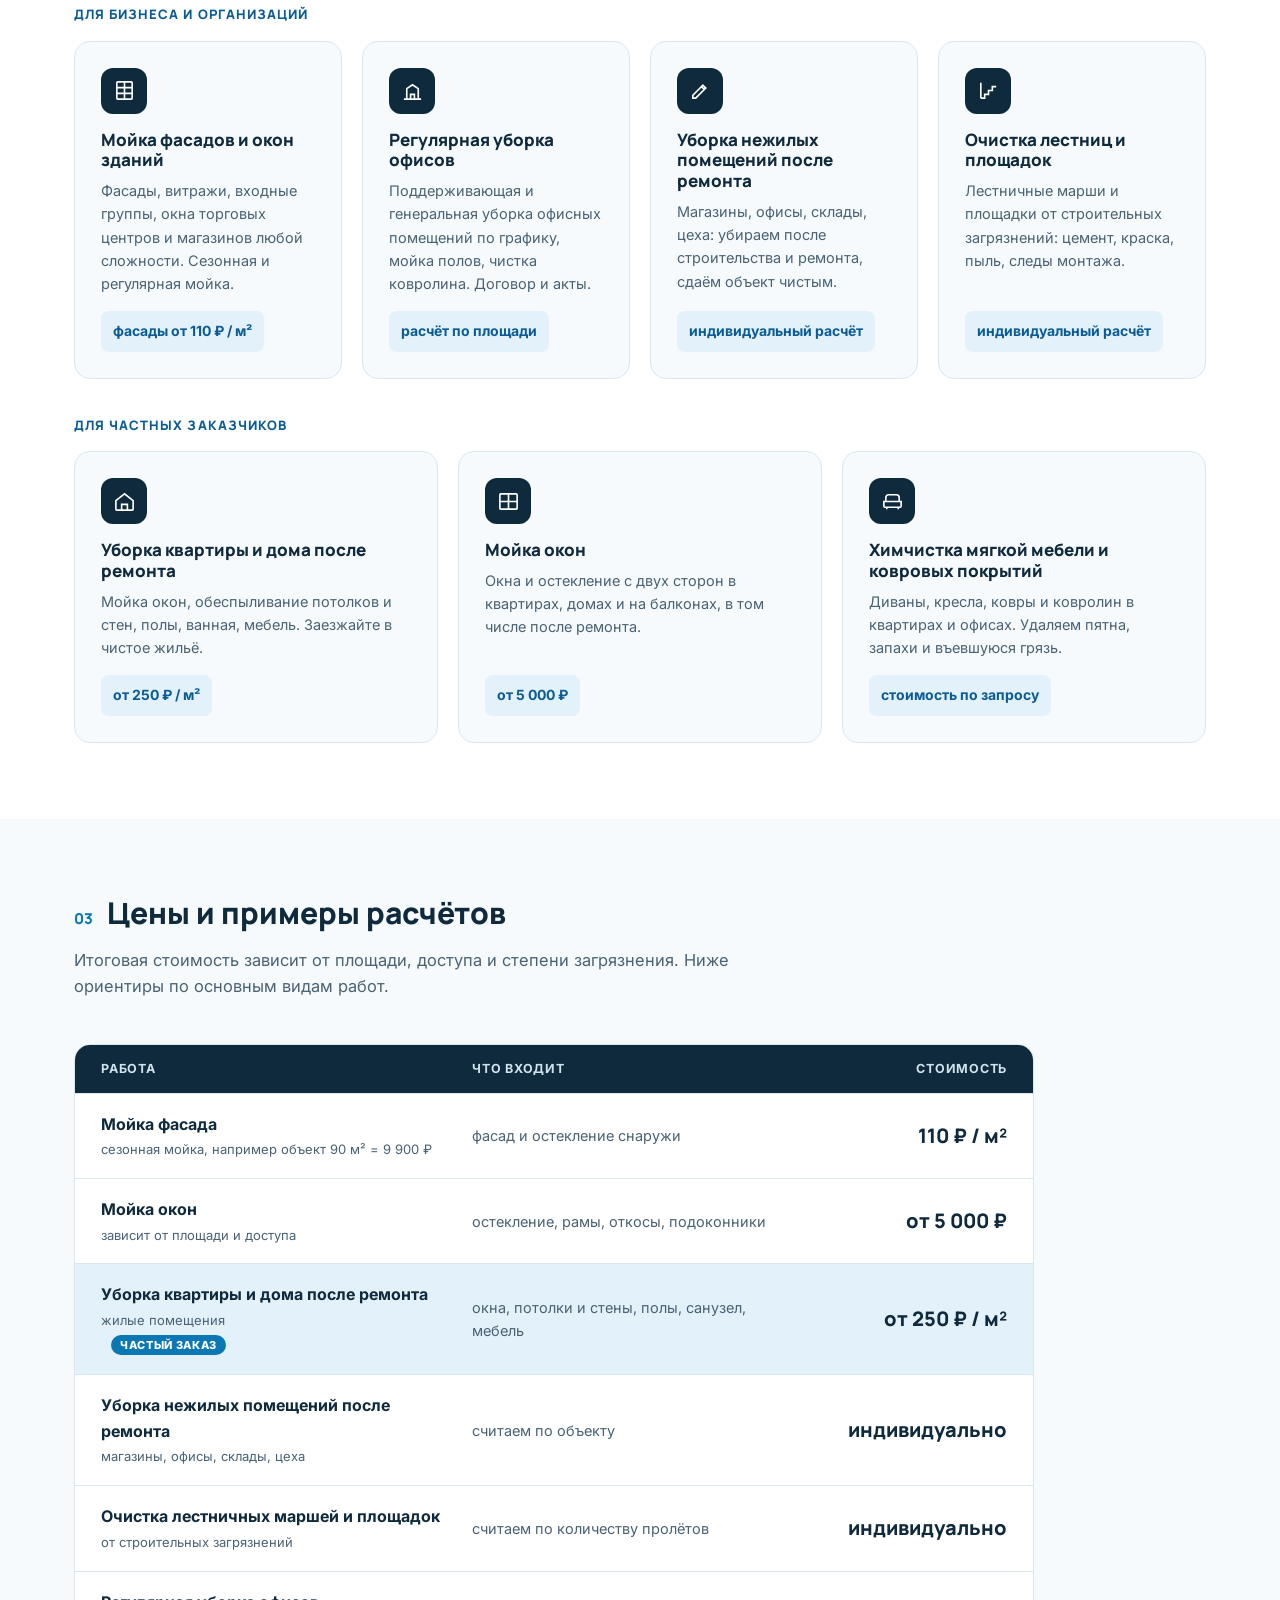
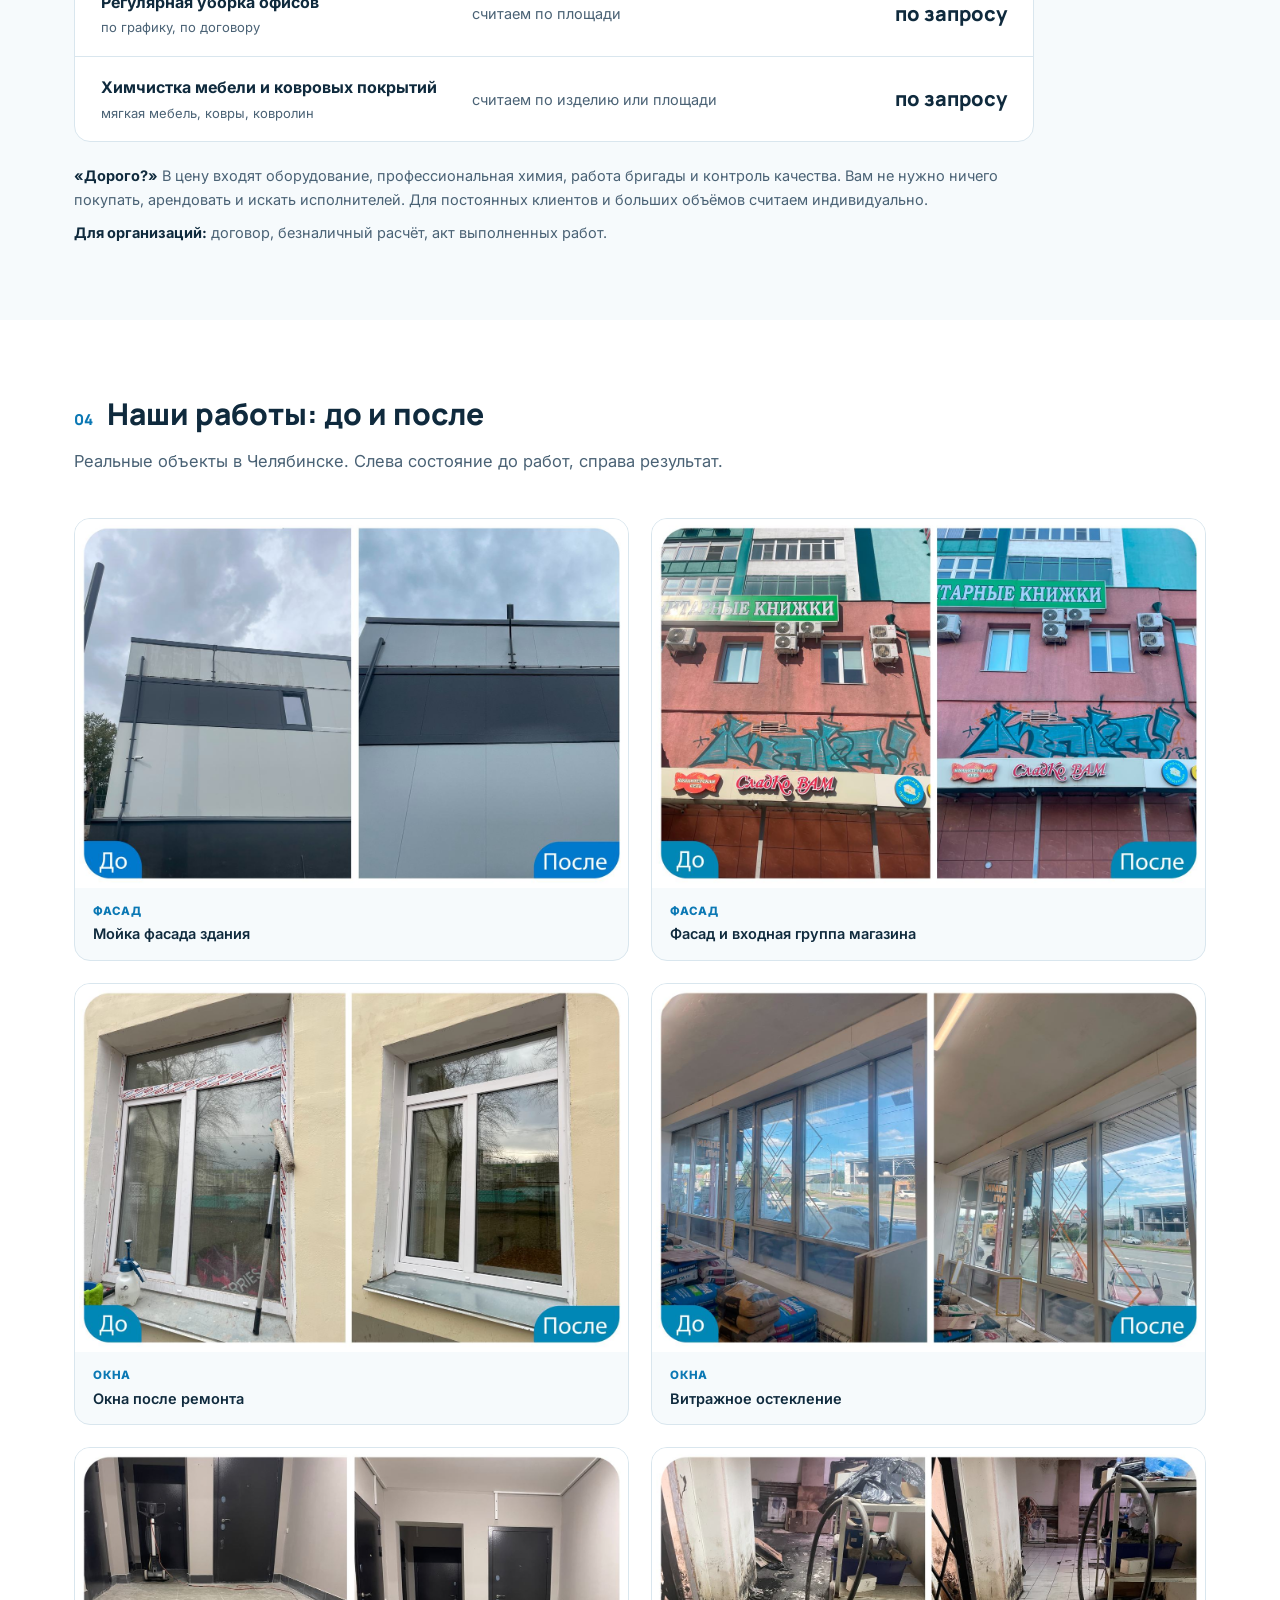
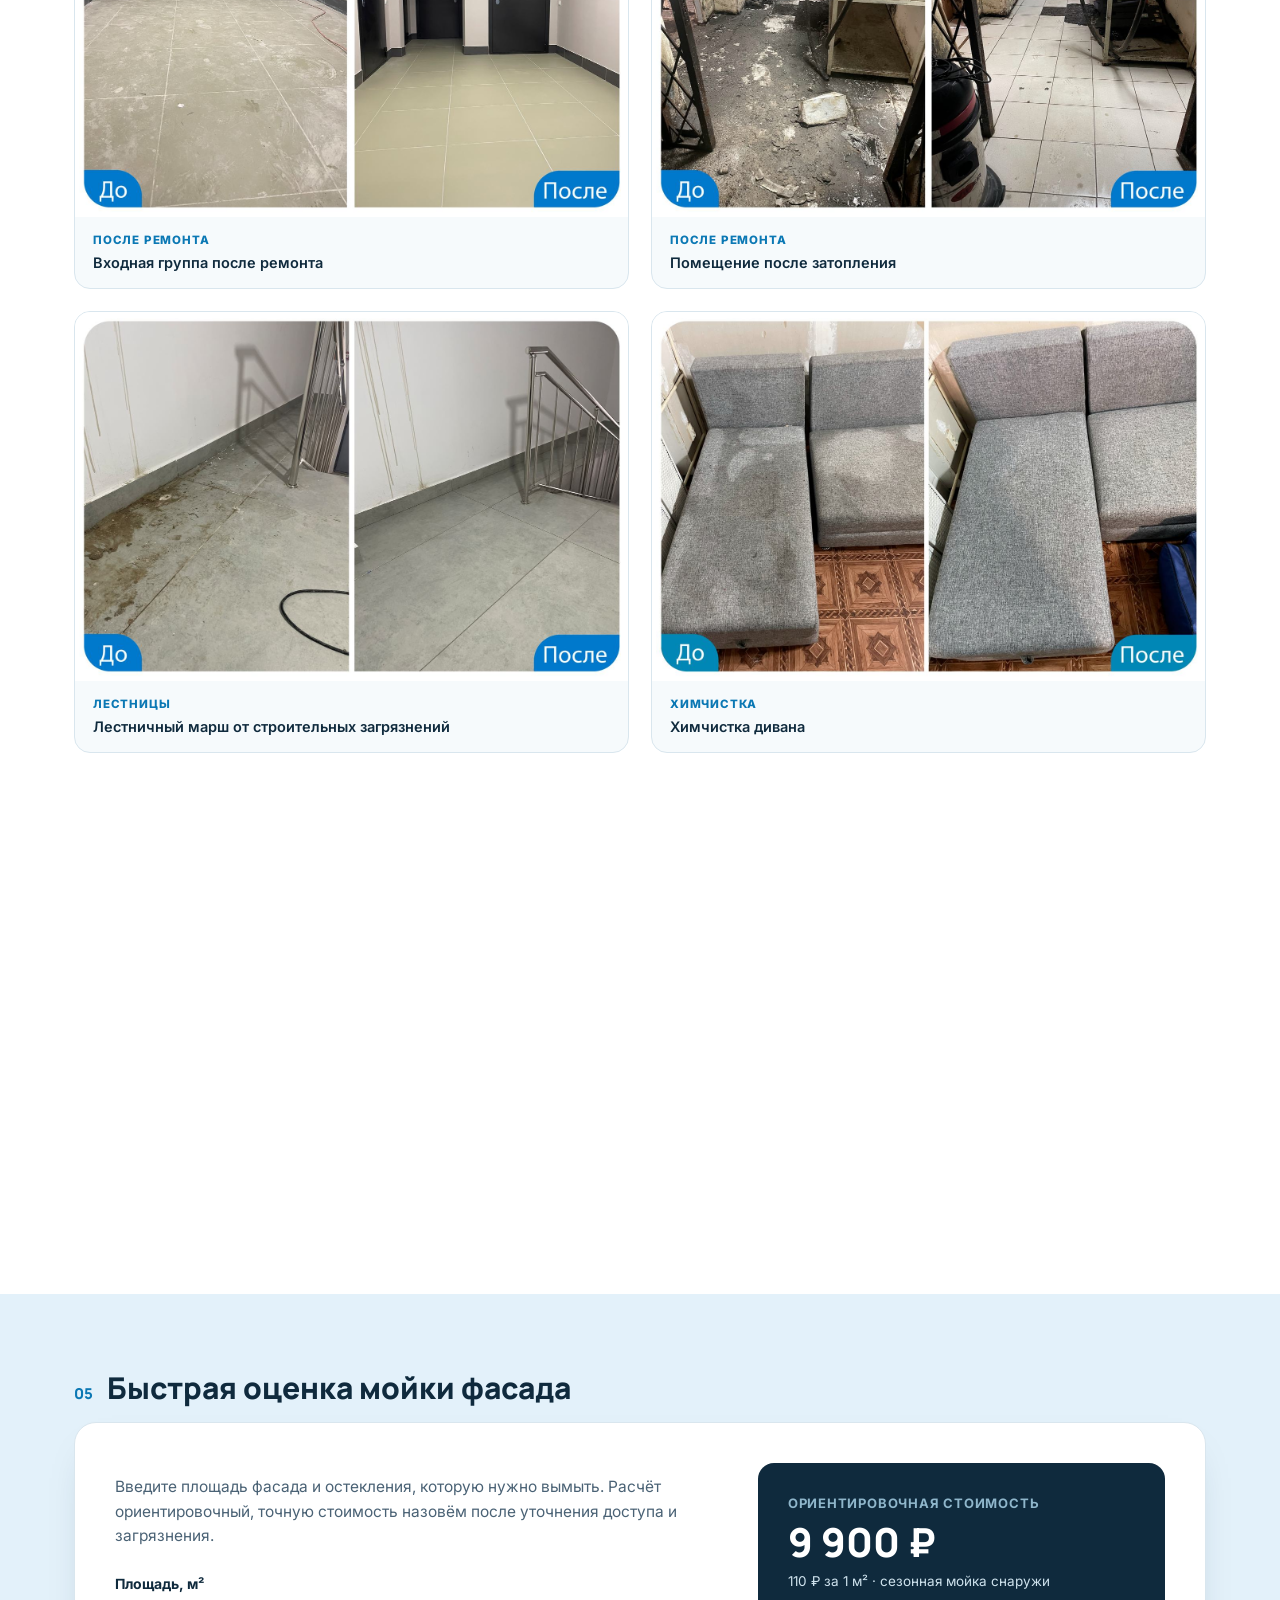
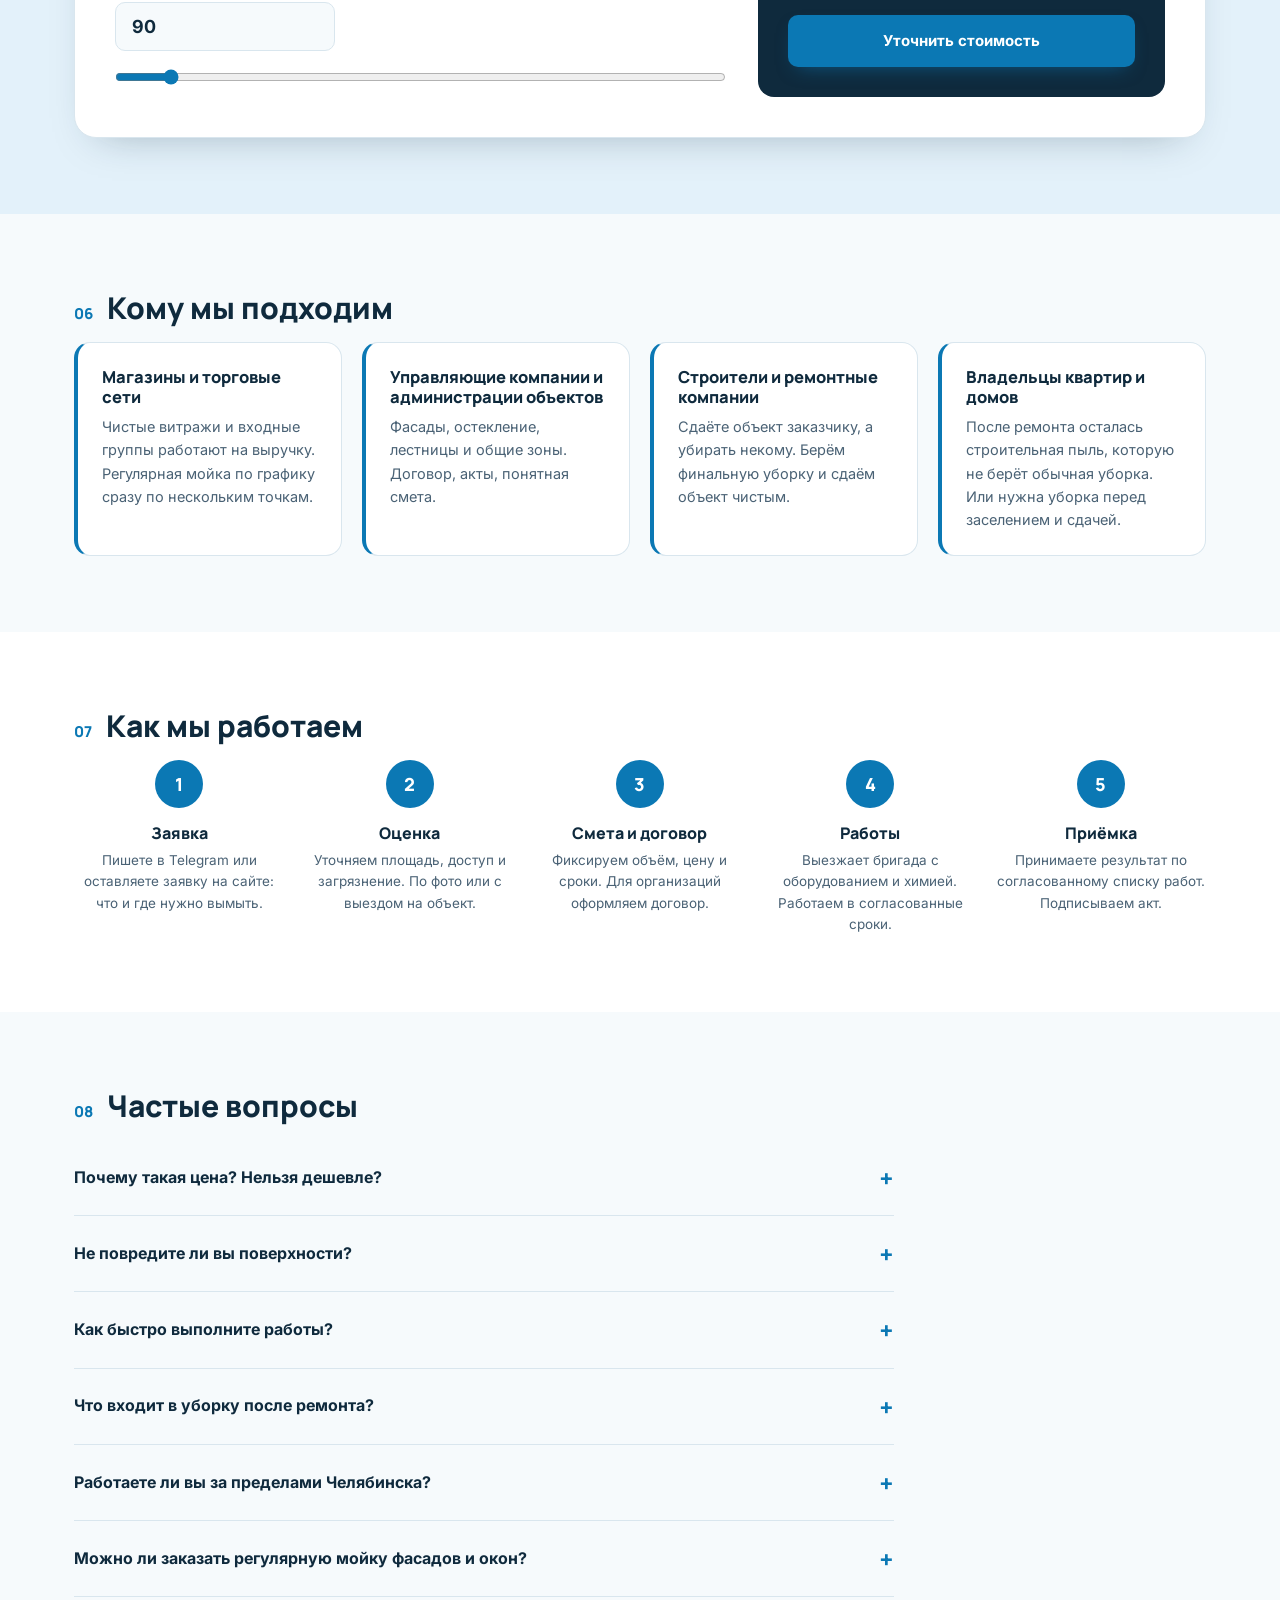
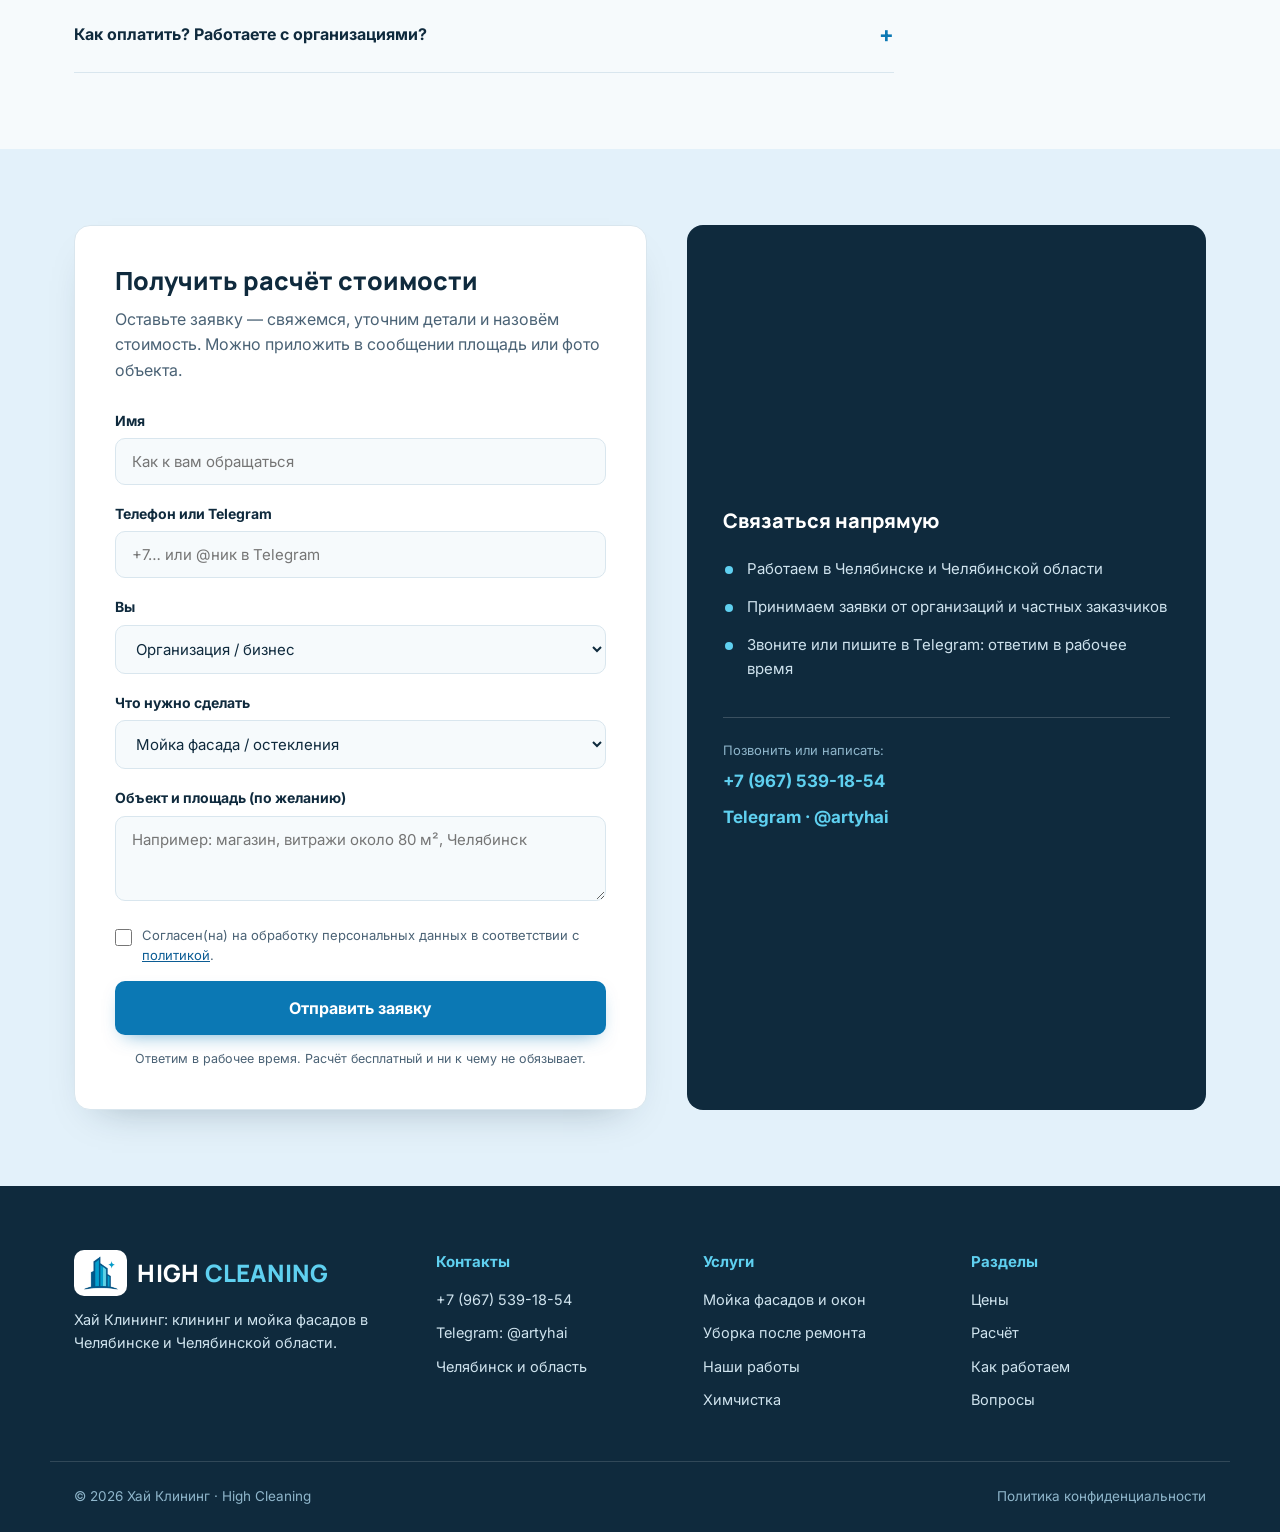
==== commit 90bbba71: "Правки клиента: бренд Хай Клининг, цены, логотип, фото работ" ====
--- a/index.html
+++ b/index.html
@@ -3,32 +3,34 @@
 <head>
 <meta charset="UTF-8">
 <meta name="viewport" content="width=device-width, initial-scale=1.0">
-<title>ЧИСТО74 — клининг и мойка фасадов в Челябинске</title>
-<meta name="description" content="Мойка фасадов и окон, уборка после ремонта, химчистка мебели и ковров в Челябинске и области. Для бизнеса и частных заказчиков. Фасад от 130 ₽/м², уборка после ремонта квартиры — от 35 000 ₽.">
-<link rel="icon" type="image/svg+xml" href="favicon.svg">
+<title>Хай Клининг — клининг и мойка фасадов в Челябинске</title>
+<meta name="description" content="Мойка фасадов и окон, уборка после ремонта, химчистка мебели и ковров в Челябинске и области. Для бизнеса и частных заказчиков. Фасад от 110 ₽/м², окна от 5 000 ₽, уборка после ремонта от 250 ₽/м².">
+<link rel="icon" type="image/png" href="img/favicon.png">
+<link rel="apple-touch-icon" href="img/favicon.png">
 <link rel="preconnect" href="https://fonts.googleapis.com">
 <link rel="preconnect" href="https://fonts.gstatic.com" crossorigin>
 <link href="https://fonts.googleapis.com/css2?family=Manrope:wght@600;700;800&family=Inter:wght@400;500;600;700&display=swap" rel="stylesheet">
-<link rel="stylesheet" href="styles.css?v=1">
+<link rel="stylesheet" href="styles.css?v=2">
 </head>
 <body>
 
 <header class="header" id="header">
   <div class="container header__inner">
-    <a href="#top" class="logo" aria-label="ЧИСТО74">
-      <svg class="logo__icon" viewBox="0 0 32 32" fill="none"><rect width="32" height="32" rx="9" fill="#0A8FB8"/><path d="M16 5l2.3 7.2L25.5 14.5l-7.2 2.3L16 24l-2.3-7.2L6.5 14.5l7.2-2.3L16 5z" fill="#fff"/><circle cx="24.5" cy="7.5" r="1.8" fill="#fff"/><circle cx="8" cy="24" r="1.3" fill="#fff"/></svg>
-      ЧИСТО<span class="logo__accent">74</span><span class="logo__suffix"> · клининг Челябинск</span>
+    <a href="#top" class="logo" aria-label="Хай Клининг — High Cleaning">
+      <img class="logo__icon" src="img/logo-icon.png" alt="" width="40" height="36">
+      <span class="logo__text">HIGH <span class="logo__accent">CLEANING</span></span><span class="logo__suffix"> · Хай Клининг, Челябинск</span>
     </a>
     <nav class="nav" id="nav">
       <a href="#services">Услуги</a>
       <a href="#prices">Цены</a>
+      <a href="#works">Работы</a>
       <a href="#calc">Расчёт</a>
       <a href="#steps">Как работаем</a>
       <a href="#faq">Вопросы</a>
       <a href="#contacts">Контакты</a>
     </nav>
     <div class="header__actions">
-      <a href="https://t.me/artyhai" target="_blank" rel="noopener" class="header__tg">Telegram · @artyhai</a>
+      <a href="tel:+79675391854" class="header__tg">+7 (967) 539-18-54</a>
       <a href="#contact" class="btn btn--accent">Рассчитать</a>
       <button class="burger" id="burger" aria-label="Меню"><span></span><span></span><span></span></button>
     </div>
@@ -41,25 +43,25 @@
   <section class="hero">
     <div class="container hero__grid">
       <div class="hero__text">
-        <div class="eyebrow">Клининг · Челябинск и область</div>
+        <div class="eyebrow">Хай Клининг · Челябинск и область</div>
         <h1>Чистые фасады, окна и объекты <em>после ремонта</em> — без хлопот с вашей стороны</h1>
-        <p class="hero__lead">Моем фасады и остекление, убираем квартиры, дома и коммерческие помещения после ремонта, делаем химчистку мебели и ковров. Свои оборудование и профессиональная химия под тип поверхности. Работаем с магазинами, сетями, управляющими компаниями и частными заказчиками.</p>
+        <p class="hero__lead">Основной профиль: коммерческий клининг и химчистка мебели. Моем фасады и окна зданий любой сложности, убираем жилые и нежилые помещения после ремонта, регулярно обслуживаем офисы, чистим мягкую мебель и ковровые покрытия. Работаем с магазинами, сетями, управляющими компаниями и частными заказчиками.</p>
         <div class="hero__cta">
           <a href="#contact" class="btn btn--accent btn--lg">Получить расчёт</a>
           <a href="#prices" class="btn btn--outline btn--lg">Смотреть цены</a>
         </div>
         <div class="hero__stats">
-          <div class="stat"><span class="stat__num"><span data-target="130">0</span> ₽</span><span class="stat__label">за 1 м² мойки фасада</span></div>
-          <div class="stat"><span class="stat__num">от 6 000 ₽</span><span class="stat__label">мойка окон с двух сторон</span></div>
-          <div class="stat"><span class="stat__num">B2B + B2C</span><span class="stat__label">объекты любого масштаба</span></div>
+          <div class="stat"><span class="stat__num"><span data-target="110">0</span> ₽</span><span class="stat__label">за 1 м² мойки фасада</span></div>
+          <div class="stat"><span class="stat__num">от 5 000 ₽</span><span class="stat__label">мойка окон</span></div>
+          <div class="stat"><span class="stat__num">от 250 ₽</span><span class="stat__label">за 1 м² уборки после ремонта</span></div>
         </div>
       </div>
       <div class="hero__card">
         <div class="hero__card-title">Пример: фасад + окна снаружи</div>
         <div class="hero__calc">
           <div class="hero__calc-row"><span>Площадь</span><b>90 м²</b></div>
-          <div class="hero__calc-row"><span>Ставка</span><b>130 ₽ / м²</b></div>
-          <div class="hero__calc-row hero__calc-row--total"><span>Сезонная мойка</span><b>11 700 ₽</b></div>
+          <div class="hero__calc-row"><span>Ставка</span><b>110 ₽ / м²</b></div>
+          <div class="hero__calc-row hero__calc-row--total"><span>Сезонная мойка</span><b>9 900 ₽</b></div>
         </div>
         <ul class="hero__card-list">
           <li>Технология под материал фасада</li>
@@ -111,34 +113,34 @@
         <span class="section-head__num">02</span>
         <span class="section-head__title">Что мы делаем</span>
       </div>
-      <p class="section-lead">Основной профиль: коммерческий клининг и мойка высотных поверхностей. Для частных заказчиков: уборка после ремонта и химчистка.</p>
+      <p class="section-lead">Основной профиль: коммерческий клининг и химчистка мебели. Берём объекты бизнеса и частных заказчиков в Челябинске и области.</p>
 
       <div class="svc-group">
         <div class="svc-group__label">Для бизнеса и организаций</div>
         <div class="svc__grid">
           <div class="svc">
             <div class="svc__icon"><svg viewBox="0 0 24 24" fill="none" stroke="currentColor" stroke-width="1.7"><rect x="4" y="3" width="16" height="18" rx="1"/><path d="M4 9h16M4 15h16M12 3v18"/></svg></div>
-            <h3>Мойка фасадов и остекления</h3>
-            <p>Фасады, витражи, входные группы, окна торговых центров и магазинов. Сезонная и регулярная мойка.</p>
-            <div class="svc__price">от 130 ₽ / м²</div>
+            <h3>Мойка фасадов и окон зданий</h3>
+            <p>Фасады, витражи, входные группы, окна торговых центров и магазинов любой сложности. Сезонная и регулярная мойка.</p>
+            <div class="svc__price">фасады от 110 ₽ / м²</div>
           </div>
           <div class="svc">
             <div class="svc__icon"><svg viewBox="0 0 24 24" fill="none" stroke="currentColor" stroke-width="1.7"><path d="M3 21h18M6 21V10l6-4 6 4v11M10 21v-5h4v5"/></svg></div>
-            <h3>Мойка торговых и офисных помещений</h3>
-            <p>Мойка полов, сложные загрязнения, поддерживающая и генеральная уборка. Разово или по графику.</p>
-            <div class="svc__price">по площади и задаче</div>
+            <h3>Регулярная уборка офисов</h3>
+            <p>Поддерживающая и генеральная уборка офисных помещений по графику, мойка полов, чистка ковролина. Договор и акты.</p>
+            <div class="svc__price">расчёт по площади</div>
+          </div>
+          <div class="svc">
+            <div class="svc__icon"><svg viewBox="0 0 24 24" fill="none" stroke="currentColor" stroke-width="1.7"><path d="M14.5 6.5l3 3L7 20H4v-3L14.5 6.5z"/><path d="M13 8l3 3"/></svg></div>
+            <h3>Уборка нежилых помещений после ремонта</h3>
+            <p>Магазины, офисы, склады, цеха: убираем после строительства и ремонта, сдаём объект чистым.</p>
+            <div class="svc__price">индивидуальный расчёт</div>
           </div>
           <div class="svc">
             <div class="svc__icon"><svg viewBox="0 0 24 24" fill="none" stroke="currentColor" stroke-width="1.7"><path d="M4 20h4v-4h4v-4h4V8h4"/><path d="M4 20V4"/></svg></div>
             <h3>Очистка лестниц и площадок</h3>
             <p>Лестничные марши и площадки от строительных загрязнений: цемент, краска, пыль, следы монтажа.</p>
-            <div class="svc__price">8 500 ₽ за пролёт между этажами</div>
-          </div>
-          <div class="svc">
-            <div class="svc__icon"><svg viewBox="0 0 24 24" fill="none" stroke="currentColor" stroke-width="1.7"><path d="M14.5 6.5l3 3L7 20H4v-3L14.5 6.5z"/><path d="M13 8l3 3"/></svg></div>
-            <h3>Уборка после строительства</h3>
-            <p>Сдаём объект чистым после работ подрядчика: полы, стёкла, потолки, стены, санузлы, входные группы.</p>
-            <div class="svc__price">расчёт по объекту</div>
+            <div class="svc__price">индивидуальный расчёт</div>
           </div>
         </div>
       </div>
@@ -148,20 +150,20 @@
         <div class="svc__grid svc__grid--3">
           <div class="svc">
             <div class="svc__icon"><svg viewBox="0 0 24 24" fill="none" stroke="currentColor" stroke-width="1.7"><path d="M3 11l9-7 9 7v9a1 1 0 01-1 1H4a1 1 0 01-1-1v-9z"/><path d="M9 21v-6h6v6"/></svg></div>
-            <h3>Уборка квартиры после ремонта</h3>
-            <p>Мойка окон, обеспыливание потолков и стен, полы, ванная, мебель. Заезжайте в чистую квартиру.</p>
-            <div class="svc__price">пример: 66 м² — 35 000 ₽</div>
-          </div>
-          <div class="svc">
-            <div class="svc__icon"><svg viewBox="0 0 24 24" fill="none" stroke="currentColor" stroke-width="1.7"><path d="M3 12l9-8 9 8"/><path d="M5 10v10h14V10"/><path d="M10 20v-5h4v5"/></svg></div>
-            <h3>Уборка дома после ремонта</h3>
-            <p>Внутренняя уборка, мойка окон с двух сторон, работы по деревянному фасаду и сложным поверхностям.</p>
-            <div class="svc__price">пример: дом 200 м² — 60 000 ₽</div>
+            <h3>Уборка квартиры и дома после ремонта</h3>
+            <p>Мойка окон, обеспыливание потолков и стен, полы, ванная, мебель. Заезжайте в чистое жильё.</p>
+            <div class="svc__price">от 250 ₽ / м²</div>
+          </div>
+          <div class="svc">
+            <div class="svc__icon"><svg viewBox="0 0 24 24" fill="none" stroke="currentColor" stroke-width="1.7"><rect x="3" y="4" width="18" height="16" rx="1"/><path d="M12 4v16M3 12h18"/></svg></div>
+            <h3>Мойка окон</h3>
+            <p>Окна и остекление с двух сторон в квартирах, домах и на балконах, в том числе после ремонта.</p>
+            <div class="svc__price">от 5 000 ₽</div>
           </div>
           <div class="svc">
             <div class="svc__icon"><svg viewBox="0 0 24 24" fill="none" stroke="currentColor" stroke-width="1.7"><path d="M5 12V8a3 3 0 013-3h8a3 3 0 013 3v4"/><path d="M3 12h18v5a1 1 0 01-1 1H4a1 1 0 01-1-1v-5z"/><path d="M6 18v2M18 18v2"/></svg></div>
-            <h3>Химчистка мебели и ковров</h3>
-            <p>Мягкая мебель, ковры и ковровые покрытия. Удаляем пятна, запахи и въевшуюся грязь.</p>
+            <h3>Химчистка мягкой мебели и ковровых покрытий</h3>
+            <p>Диваны, кресла, ковры и ковролин в квартирах и офисах. Удаляем пятна, запахи и въевшуюся грязь.</p>
             <div class="svc__price">стоимость по запросу</div>
           </div>
         </div>
@@ -169,36 +171,59 @@
     </div>
   </section>
 
-  <!-- ЦЕНЫ -->
+<!-- ЦЕНЫ -->
   <section class="section prices" id="prices">
     <div class="container">
       <div class="section-head">
         <span class="section-head__num">03</span>
         <span class="section-head__title">Цены и примеры расчётов</span>
       </div>
-      <p class="section-lead">Итоговая стоимость зависит от площади, доступа и степени загрязнения. Ниже реальные ориентиры по выполненным типам работ.</p>
+      <p class="section-lead">Итоговая стоимость зависит от площади, доступа и степени загрязнения. Ниже ориентиры по основным видам работ.</p>
       <div class="prices__table">
         <div class="price-row price-row--head"><span>Работа</span><span>Что входит</span><span style="text-align:right">Стоимость</span></div>
-        <div class="price-row"><div class="price-row__name">Сезонная мойка фасада и окон снаружи<small>объект 90 м²</small></div><div class="price-row__each">130 ₽ за 1 м²</div><div class="price-row__sum">11 700 ₽</div></div>
-        <div class="price-row"><div class="price-row__name">Мойка окон с обеих сторон<small>зависит от площади и доступа</small></div><div class="price-row__each">внутри и снаружи</div><div class="price-row__sum">от 6 000 ₽</div></div>
-        <div class="price-row price-row--hit"><div class="price-row__name">Уборка квартиры после ремонта<small>66 м² + 20 м² остекления</small></div><div class="price-row__each">окна, потолки и стены, полы, ванная, мебель</div><div class="price-row__sum">35 000 ₽</div></div>
-        <div class="price-row"><div class="price-row__name">Уборка дома после ремонта<small>около 200 м², безналичная оплата</small></div><div class="price-row__each">внутри, окна с двух сторон, деревянный фасад</div><div class="price-row__sum">60 000 ₽</div></div>
-        <div class="price-row"><div class="price-row__name">Очистка лестничного марша<small>от строительных загрязнений</small></div><div class="price-row__each">один пролёт между этажами</div><div class="price-row__sum">8 500 ₽</div></div>
-        <div class="price-row"><div class="price-row__name">Мойка торговых и офисных помещений<small>полы, сложные загрязнения</small></div><div class="price-row__each">считаем по площади</div><div class="price-row__sum">по запросу</div></div>
-        <div class="price-row"><div class="price-row__name">Химчистка мебели и ковров<small>разовые заказы</small></div><div class="price-row__each">считаем по изделию</div><div class="price-row__sum">по запросу</div></div>
-      </div>
-      <div class="prices__notes">
+        <div class="price-row"><div class="price-row__name">Мойка фасада<small>сезонная мойка, например объект 90 м² = 9 900 ₽</small></div><div class="price-row__each">фасад и остекление снаружи</div><div class="price-row__sum">110 ₽ / м²</div></div>
+        <div class="price-row"><div class="price-row__name">Мойка окон<small>зависит от площади и доступа</small></div><div class="price-row__each">остекление, рамы, откосы, подоконники</div><div class="price-row__sum">от 5 000 ₽</div></div>
+        <div class="price-row price-row--hit"><div class="price-row__name">Уборка квартиры и дома после ремонта<small>жилые помещения</small></div><div class="price-row__each">окна, потолки и стены, полы, санузел, мебель</div><div class="price-row__sum">от 250 ₽ / м²</div></div>
+        <div class="price-row"><div class="price-row__name">Уборка нежилых помещений после ремонта<small>магазины, офисы, склады, цеха</small></div><div class="price-row__each">считаем по объекту</div><div class="price-row__sum">индивидуально</div></div>
+        <div class="price-row"><div class="price-row__name">Очистка лестничных маршей и площадок<small>от строительных загрязнений</small></div><div class="price-row__each">считаем по количеству пролётов</div><div class="price-row__sum">индивидуально</div></div>
+        <div class="price-row"><div class="price-row__name">Регулярная уборка офисов<small>по графику, по договору</small></div><div class="price-row__each">считаем по площади</div><div class="price-row__sum">по запросу</div></div>
+        <div class="price-row"><div class="price-row__name">Химчистка мебели и ковровых покрытий<small>мягкая мебель, ковры, ковролин</small></div><div class="price-row__each">считаем по изделию или площади</div><div class="price-row__sum">по запросу</div></div>
+      </div>
+<div class="prices__notes">
         <p><b>«Дорого?»</b> В цену входят оборудование, профессиональная химия, работа бригады и контроль качества. Вам не нужно ничего покупать, арендовать и искать исполнителей. Для постоянных клиентов и больших объёмов считаем индивидуально.</p>
         <p><b>Для организаций:</b> договор, безналичный расчёт, акт выполненных работ.</p>
       </div>
     </div>
   </section>
 
+  <!-- РАБОТЫ -->
+  <section class="section works" id="works">
+    <div class="container">
+      <div class="section-head">
+        <span class="section-head__num">04</span>
+        <span class="section-head__title">Наши работы: до и после</span>
+      </div>
+      <p class="section-lead">Реальные объекты в Челябинске. Слева состояние до работ, справа результат.</p>
+      <div class="works__grid">
+        <figure class="work"><img src="img/facade-1.jpg" alt="Мойка фасада здания: до и после" loading="lazy" width="1400" height="925"><figcaption><span>Фасад</span>Мойка фасада здания</figcaption></figure>
+        <figure class="work"><img src="img/facade-2.jpg" alt="Фасад и входная группа магазина: до и после" loading="lazy" width="1400" height="925"><figcaption><span>Фасад</span>Фасад и входная группа магазина</figcaption></figure>
+        <figure class="work"><img src="img/windows-1.jpg" alt="Окна после ремонта: до и после" loading="lazy" width="1400" height="925"><figcaption><span>Окна</span>Окна после ремонта</figcaption></figure>
+        <figure class="work"><img src="img/windows-2.jpg" alt="Витражное остекление: до и после" loading="lazy" width="1400" height="925"><figcaption><span>Окна</span>Витражное остекление</figcaption></figure>
+        <figure class="work"><img src="img/afterrepair-1.jpg" alt="Входная группа после ремонта: до и после" loading="lazy" width="1400" height="925"><figcaption><span>После ремонта</span>Входная группа после ремонта</figcaption></figure>
+        <figure class="work"><img src="img/afterflood.jpg" alt="Помещение после затопления: до и после" loading="lazy" width="1400" height="925"><figcaption><span>После ремонта</span>Помещение после затопления</figcaption></figure>
+        <figure class="work"><img src="img/stairs.jpg" alt="Лестничный марш от строительных загрязнений: до и после" loading="lazy" width="1400" height="925"><figcaption><span>Лестницы</span>Лестничный марш от строительных загрязнений</figcaption></figure>
+        <figure class="work"><img src="img/sofa.jpg" alt="Химчистка дивана: до и после" loading="lazy" width="1400" height="925"><figcaption><span>Химчистка</span>Химчистка дивана</figcaption></figure>
+        <figure class="work"><img src="img/carpet-office.jpg" alt="Чистка ковролина в офисе: до и после" loading="lazy" width="1400" height="925"><figcaption><span>Химчистка</span>Чистка ковролина в офисе</figcaption></figure>
+        <figure class="work"><img src="img/floor-shop.jpg" alt="Мойка полов в производственном помещении: до и после" loading="lazy" width="1400" height="925"><figcaption><span>Полы</span>Мойка полов в производственном помещении</figcaption></figure>
+      </div>
+    </div>
+  </section>
+
   <!-- КАЛЬКУЛЯТОР -->
   <section class="section calc" id="calc">
     <div class="container">
       <div class="section-head">
-        <span class="section-head__num">04</span>
+        <span class="section-head__num">05</span>
         <span class="section-head__title">Быстрая оценка мойки фасада</span>
       </div>
       <div class="calc__box">
@@ -210,8 +235,8 @@
         </div>
         <div class="calc__result">
           <div class="calc__result-label">Ориентировочная стоимость</div>
-          <div class="calc__result-sum" id="calcSum">11 700 ₽</div>
-          <div class="calc__result-note">130 ₽ за 1 м² · сезонная мойка снаружи</div>
+          <div class="calc__result-sum" id="calcSum">9 900 ₽</div>
+          <div class="calc__result-note">110 ₽ за 1 м² · сезонная мойка снаружи</div>
           <a href="#contact" class="btn btn--accent btn--block" id="calcCta">Уточнить стоимость</a>
         </div>
       </div>
@@ -222,7 +247,7 @@
   <section class="section audience" id="audience">
     <div class="container">
       <div class="section-head">
-        <span class="section-head__num">05</span>
+        <span class="section-head__num">06</span>
         <span class="section-head__title">Кому мы подходим</span>
       </div>
       <div class="aud__grid">
@@ -250,7 +275,7 @@
   <section class="section steps" id="steps">
     <div class="container">
       <div class="section-head">
-        <span class="section-head__num">06</span>
+        <span class="section-head__num">07</span>
         <span class="section-head__title">Как мы работаем</span>
       </div>
       <div class="steps__grid">
@@ -287,7 +312,7 @@
   <section class="section faq" id="faq">
     <div class="container">
       <div class="section-head">
-        <span class="section-head__num">07</span>
+        <span class="section-head__num">08</span>
         <span class="section-head__title">Частые вопросы</span>
       </div>
       <div class="faq__list">
@@ -350,9 +375,9 @@
             <label for="f-service">Что нужно сделать</label>
             <select id="f-service" name="service">
               <option>Мойка фасада / остекления</option>
-              <option>Мойка окон с двух сторон</option>
+              <option>Мойка окон</option>
               <option>Уборка после ремонта</option>
-              <option>Мойка коммерческих помещений</option>
+              <option>Регулярная уборка офиса</option>
               <option>Очистка лестниц и площадок</option>
               <option>Химчистка мебели / ковров</option>
               <option>Другое</option>
@@ -372,10 +397,11 @@
         <ul class="coverage__list">
           <li>Работаем в Челябинске и Челябинской области</li>
           <li>Принимаем заявки от организаций и частных заказчиков</li>
-          <li>Быстрее всего отвечаем в Telegram</li>
+          <li>Звоните или пишите в Telegram: ответим в рабочее время</li>
         </ul>
         <div class="coverage__contact">
-          <span>Написать:</span>
+          <span>Позвонить или написать:</span>
+          <a href="tel:+79675391854">+7 (967) 539-18-54</a>
           <a href="https://t.me/artyhai" target="_blank" rel="noopener">Telegram · @artyhai</a>
         </div>
       </div>
@@ -387,11 +413,12 @@
 <footer class="footer" id="contacts">
   <div class="container footer__grid">
     <div class="footer__col">
-      <div class="logo logo--footer">ЧИСТО<span class="logo__accent">74</span></div>
-      <p>Клининг и мойка фасадов в Челябинске и Челябинской области.</p>
+      <div class="logo logo--footer"><span class="logo__badge"><img src="img/logo-icon.png" alt="" width="40" height="36"></span><span class="logo__text">HIGH <span class="logo__accent">CLEANING</span></span></div>
+      <p>Хай Клининг: клининг и мойка фасадов в Челябинске и Челябинской области.</p>
     </div>
     <div class="footer__col">
       <div class="footer__title">Контакты</div>
+      <a href="tel:+79675391854">+7 (967) 539-18-54</a>
       <a href="https://t.me/artyhai" target="_blank" rel="noopener">Telegram: @artyhai</a>
       <p>Челябинск и область</p>
     </div>
@@ -399,6 +426,7 @@
       <div class="footer__title">Услуги</div>
       <a href="#services">Мойка фасадов и окон</a>
       <a href="#services">Уборка после ремонта</a>
+      <a href="#works">Наши работы</a>
       <a href="#services">Химчистка</a>
     </div>
     <div class="footer__col">
@@ -410,7 +438,7 @@
     </div>
   </div>
   <div class="container footer__bottom">
-    <span>© <span id="year"></span> ЧИСТО74</span>
+    <span>© <span id="year"></span> Хай Клининг · High Cleaning</span>
     <a href="privacy.html">Политика конфиденциальности</a>
   </div>
 </footer>
--- a/styles.css
+++ b/styles.css
@@ -3,9 +3,9 @@
   --white:#FFFFFF;
   --ink:#0F2A3D;
   --ink-soft:#4A6275;
-  --accent:#0A8FB8;
-  --accent-dark:#076D8C;
-  --accent-soft:#E2F3F9;
+  --accent:#0B78B4;
+  --accent-dark:#0B5C94;
+  --accent-soft:#E3F1FA;
   --navy:#0F2A3D;
   --line:#D9E6EE;
   --radius:16px;
@@ -23,7 +23,7 @@
 
 /* BUTTONS */
 .btn{display:inline-flex;align-items:center;justify-content:center;gap:8px;padding:13px 26px;border-radius:10px;font-weight:700;font-size:15px;transition:.2s;border:1.5px solid transparent;cursor:pointer;white-space:nowrap;font-family:inherit}
-.btn--accent{background:var(--accent);color:#fff;box-shadow:0 8px 20px -10px rgba(10,143,184,.7)}
+.btn--accent{background:var(--accent);color:#fff;box-shadow:0 8px 20px -10px rgba(11,120,180,.7)}
 .btn--accent:hover{background:var(--accent-dark)}
 .btn--outline{border-color:var(--navy);color:var(--navy);background:transparent}
 .btn--outline:hover{background:var(--navy);color:#fff}
@@ -35,11 +35,14 @@
 .header.scrolled{border-bottom-color:var(--line);box-shadow:0 4px 16px -10px rgba(15,42,61,.25)}
 .header__inner{display:flex;align-items:center;justify-content:space-between;gap:24px;min-width:0;height:76px}
 .logo{display:flex;align-items:center;gap:10px;font-family:'Manrope',sans-serif;font-weight:800;font-size:22px;letter-spacing:.01em;color:var(--navy);flex-shrink:0}
-.logo__icon{width:34px;height:34px;flex-shrink:0}
+.logo__icon{width:auto;height:36px;flex-shrink:0}
+.logo__text{white-space:nowrap}
 .logo__accent{color:var(--accent)}
 .logo__suffix{color:var(--ink-soft);font-weight:600;font-size:13px}
 .logo--footer{font-size:24px;color:#fff;margin-bottom:12px}
 .logo--footer .logo__accent{color:#5FD0F0}
+.logo__badge{display:flex;align-items:center;justify-content:center;background:#fff;border-radius:10px;padding:6px 8px}
+.logo__badge img{height:34px;width:auto}
 .nav{display:flex;gap:24px}
 .nav a{font-weight:600;font-size:14.5px;color:var(--ink-soft);white-space:nowrap}
 .nav a:hover{color:var(--accent)}
@@ -50,7 +53,7 @@
 .burger span{display:block;height:2px;background:var(--navy);border-radius:2px;transition:.2s}
 
 /* HERO */
-.hero{padding:60px 0 80px;background:linear-gradient(180deg,#EAF6FB 0%,var(--bg) 100%)}
+.hero{padding:60px 0 80px;background:linear-gradient(180deg,#EAF4FB 0%,var(--bg) 100%)}
 .hero__grid{display:grid;grid-template-columns:1.15fr .85fr;gap:56px;align-items:center}
 .eyebrow{color:var(--accent);font-weight:700;font-size:13.5px;letter-spacing:.06em;text-transform:uppercase;margin-bottom:16px}
 .hero h1{font-size:40px;margin-bottom:20px}
@@ -63,7 +66,7 @@
 .hero__card{background:var(--white);border:1px solid var(--line);border-top:4px solid var(--accent);border-radius:var(--radius);padding:32px;box-shadow:var(--shadow)}
 .hero__card-title{font-family:'Manrope',sans-serif;font-weight:800;font-size:18px;color:var(--navy);margin-bottom:18px}
 .hero__calc{background:var(--accent-soft);border-radius:12px;padding:6px 18px;margin-bottom:20px}
-.hero__calc-row{display:flex;justify-content:space-between;gap:12px;padding:11px 0;border-bottom:1px solid rgba(10,143,184,.18);font-size:15px;color:var(--ink-soft)}
+.hero__calc-row{display:flex;justify-content:space-between;gap:12px;padding:11px 0;border-bottom:1px solid rgba(11,120,180,.18);font-size:15px;color:var(--ink-soft)}
 .hero__calc-row b{color:var(--navy)}
 .hero__calc-row--total{border-bottom:none}
 .hero__calc-row--total span{color:var(--navy);font-weight:700}
@@ -188,9 +191,17 @@
 .footer__bottom a:hover{color:#fff}
 
 /* FAB */
-.fab{position:fixed;bottom:26px;right:26px;width:56px;height:56px;border-radius:50%;background:var(--accent);color:#fff;display:flex;align-items:center;justify-content:center;box-shadow:0 10px 30px -8px rgba(10,143,184,.7);z-index:90;transition:.2s}
+.fab{position:fixed;bottom:26px;right:26px;width:56px;height:56px;border-radius:50%;background:var(--accent);color:#fff;display:flex;align-items:center;justify-content:center;box-shadow:0 10px 30px -8px rgba(11,120,180,.7);z-index:90;transition:.2s}
 .fab:hover{transform:translateY(-3px);background:var(--accent-dark)}
 .fab svg{width:26px;height:26px}
+
+/* WORKS */
+.works{background:var(--white)}
+.works__grid{display:grid;grid-template-columns:repeat(2,1fr);gap:22px}
+.work{border:1px solid var(--line);border-radius:var(--radius);overflow:hidden;background:var(--bg)}
+.work img{width:100%;height:auto;aspect-ratio:3/2;object-fit:cover;display:block}
+.work figcaption{padding:14px 18px;font-weight:600;font-size:14.5px;color:var(--navy);display:flex;flex-direction:column;gap:2px}
+.work figcaption span{font-size:11.5px;font-weight:800;letter-spacing:.07em;text-transform:uppercase;color:var(--accent)}
 
 /* REVEAL */
 .reveal{opacity:0;transform:translateY(18px);transition:opacity .6s ease,transform .6s ease}
@@ -213,8 +224,10 @@
   .burger.is-open span:nth-child(2){opacity:0}
   .burger.is-open span:nth-child(3){transform:translateY(-7px) rotate(-45deg)}
   .adv__grid,.aud__grid,.svc__grid{grid-template-columns:repeat(2,1fr)}
+  .header__tg{display:inline}
 }
 @media (max-width:900px){
+  .works__grid{grid-template-columns:1fr}
   .hero__grid{grid-template-columns:1fr}
   .hero h1{font-size:32px}
   .svc__grid--3{grid-template-columns:1fr}
@@ -234,7 +247,9 @@
   .header__actions{gap:10px}
   .header__actions .btn{padding:9px 13px;font-size:13.5px}
   .logo{font-size:20px;gap:8px}
-  .logo__icon{width:30px;height:30px}
+  .logo__icon{height:30px}
+  .logo{font-size:17px}
+  .header__tg{display:none}
   .adv__grid,.aud__grid,.svc__grid,.steps__grid{grid-template-columns:1fr}
   .hero__stats{gap:24px}
   .footer__grid{grid-template-columns:1fr}
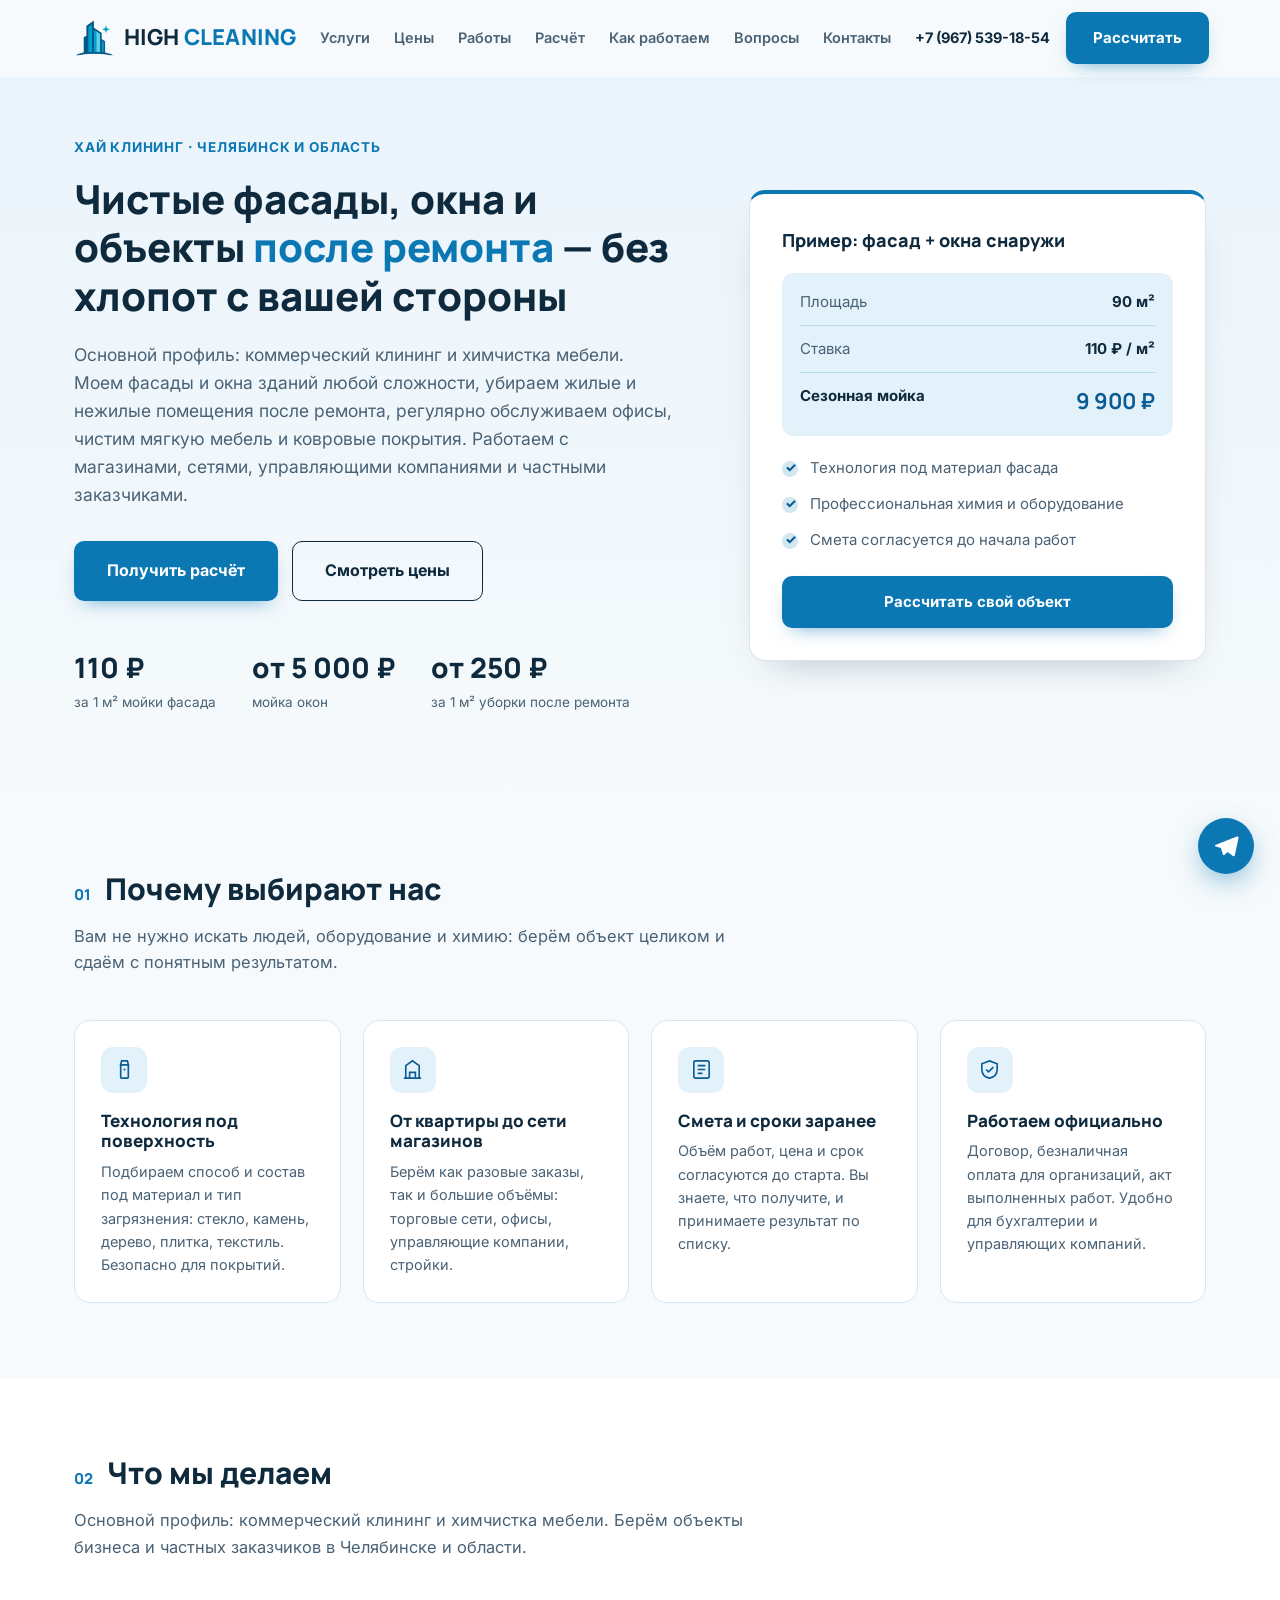
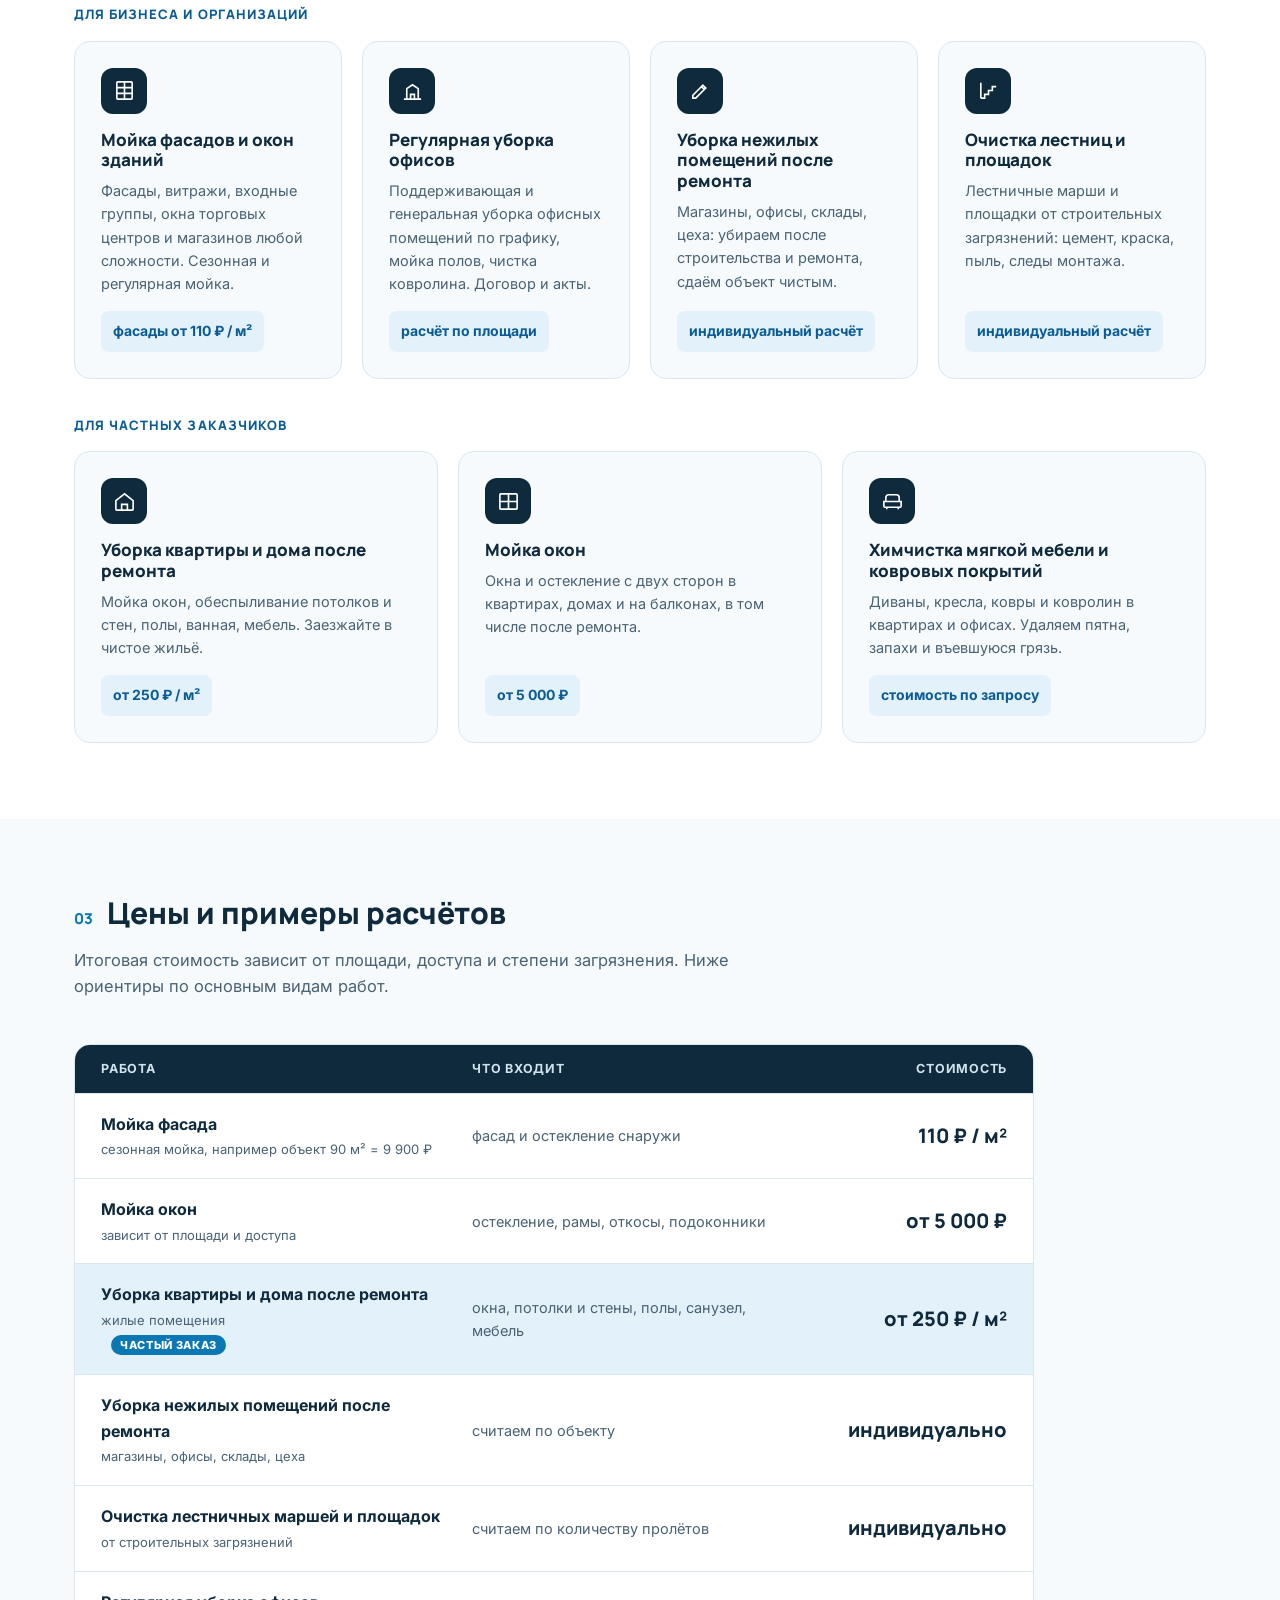
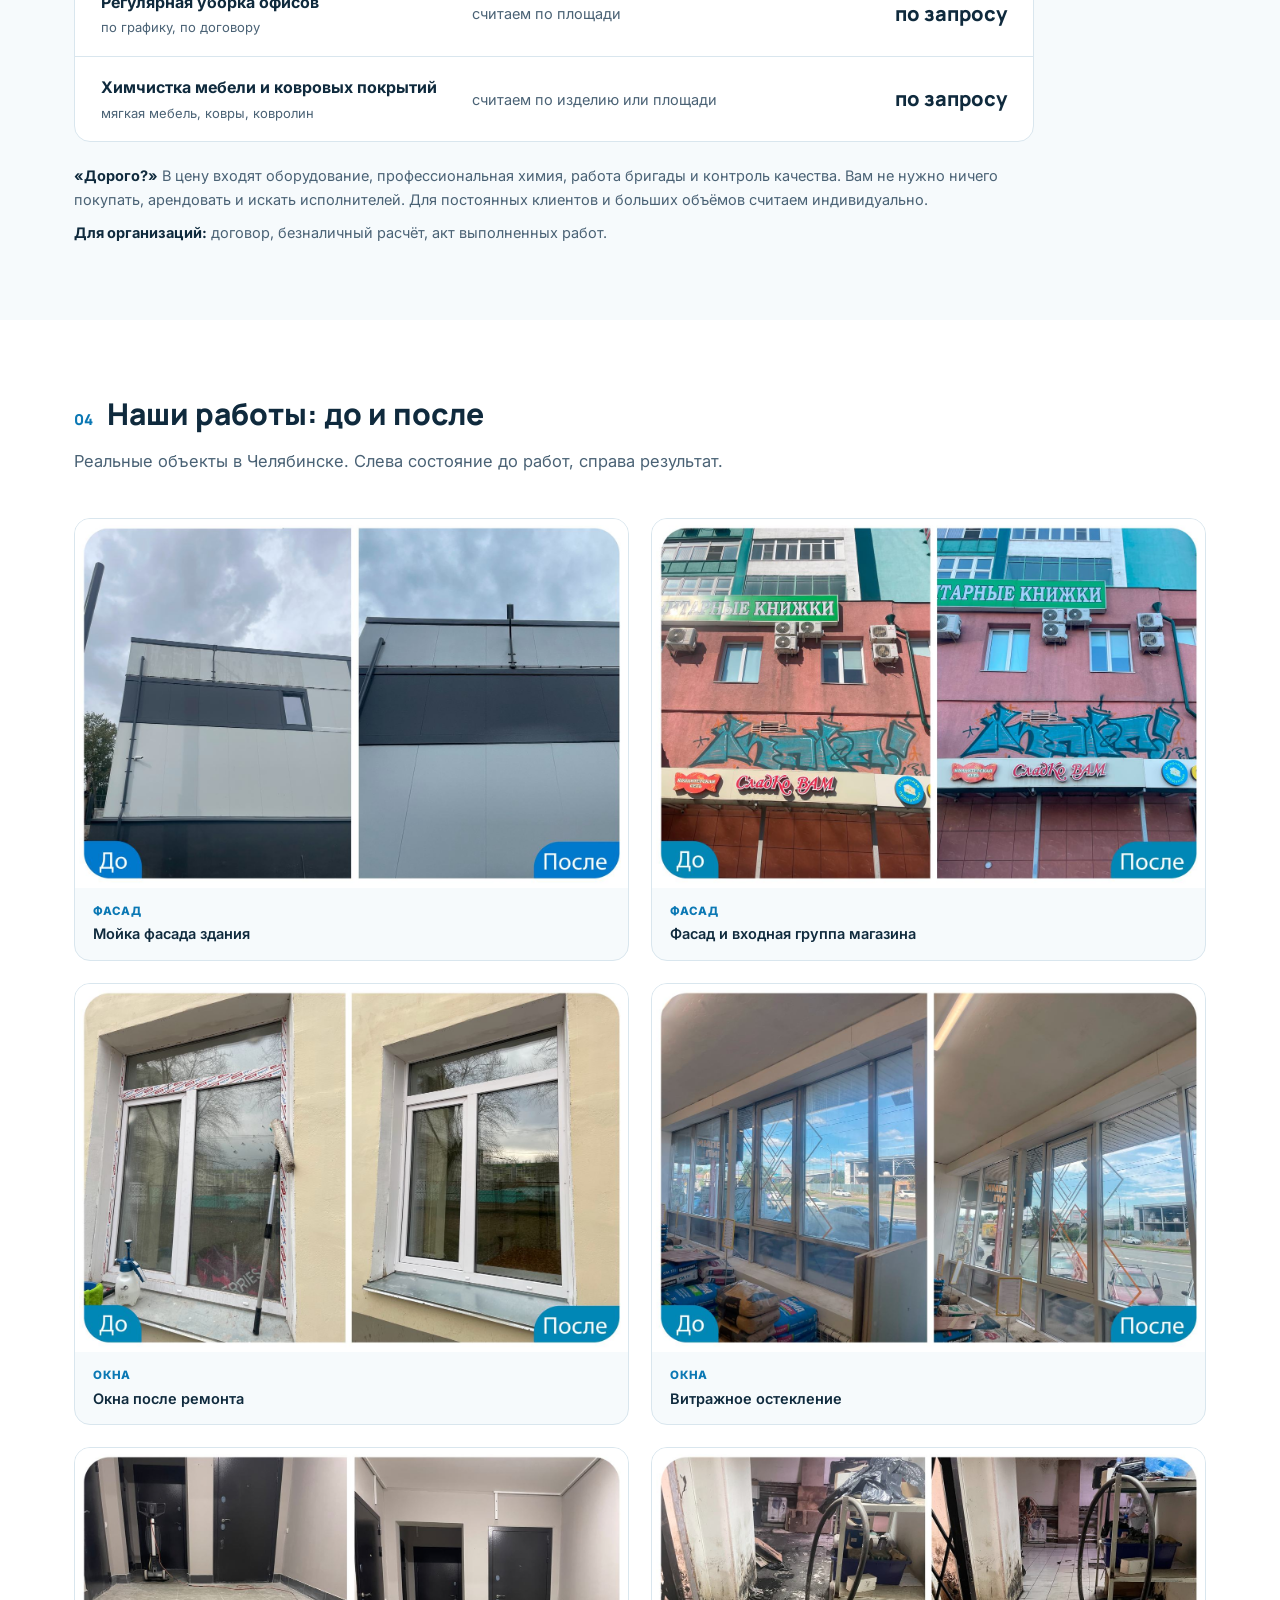
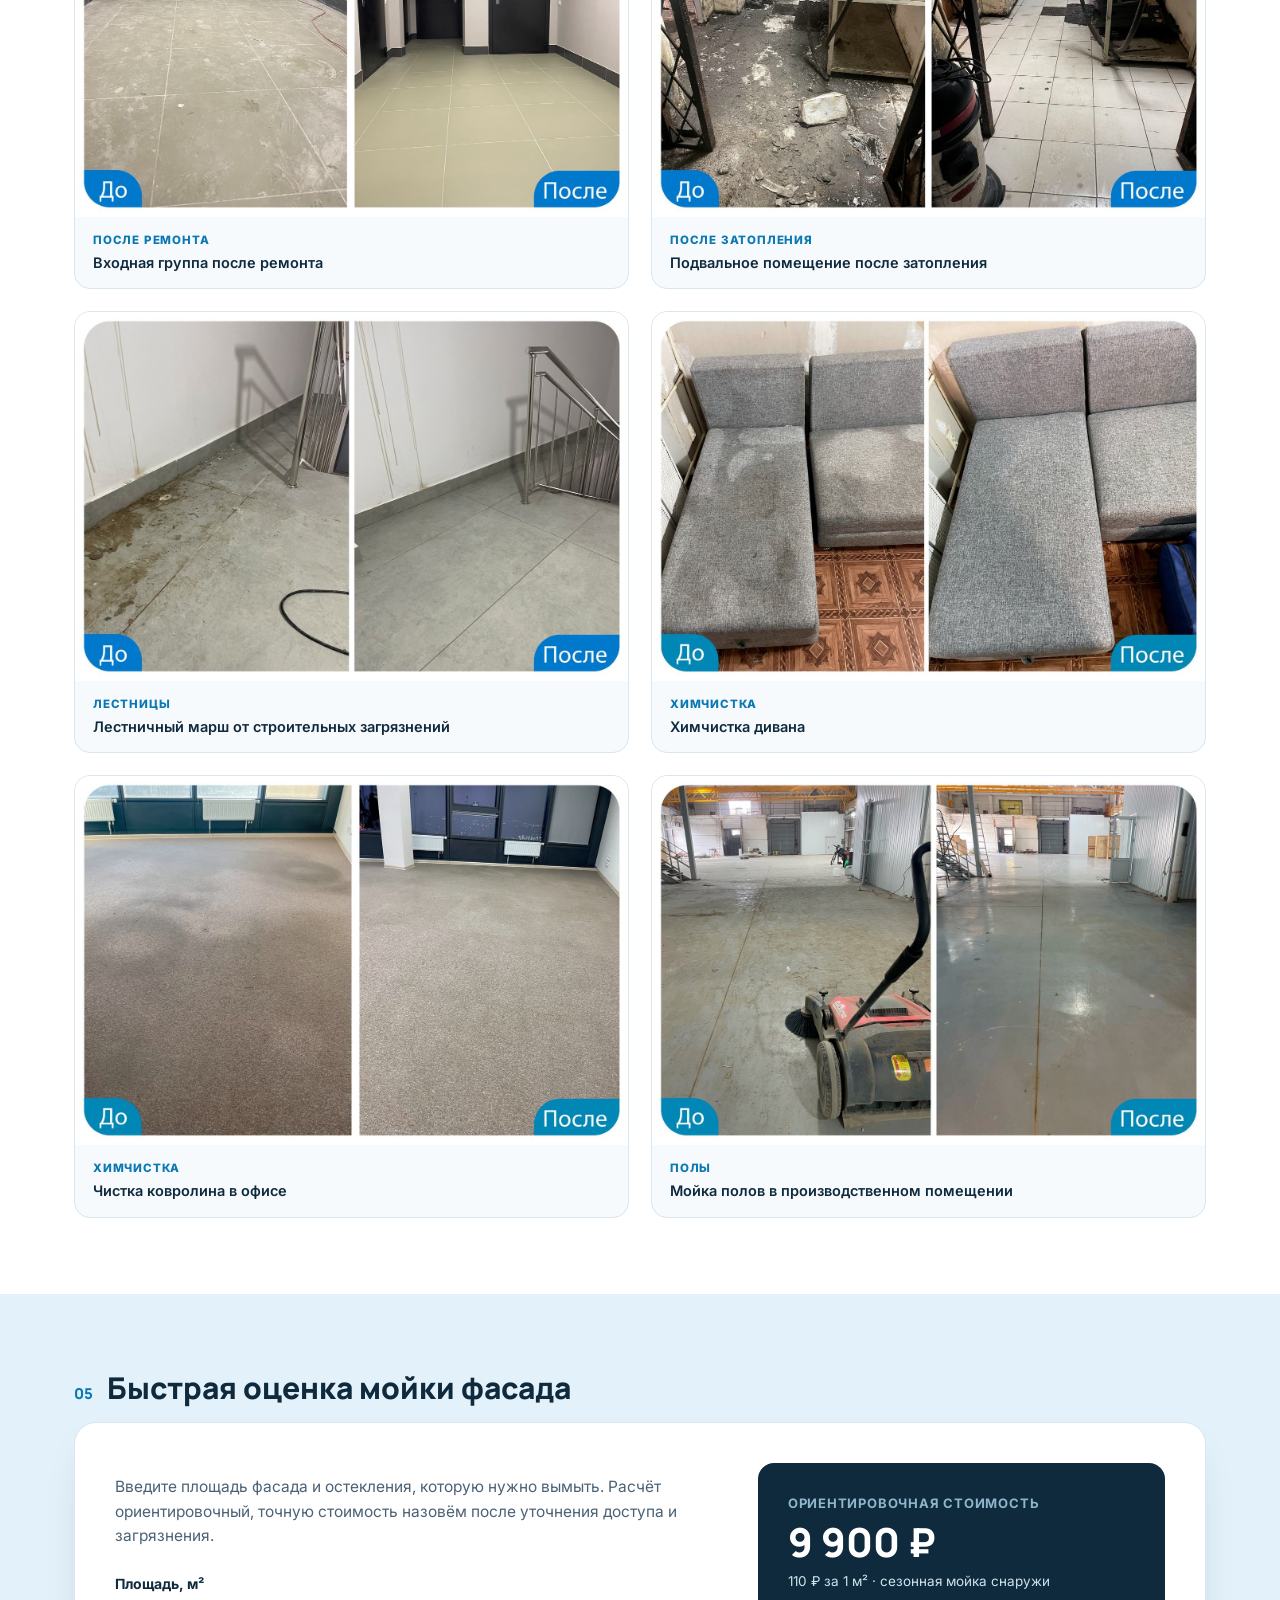
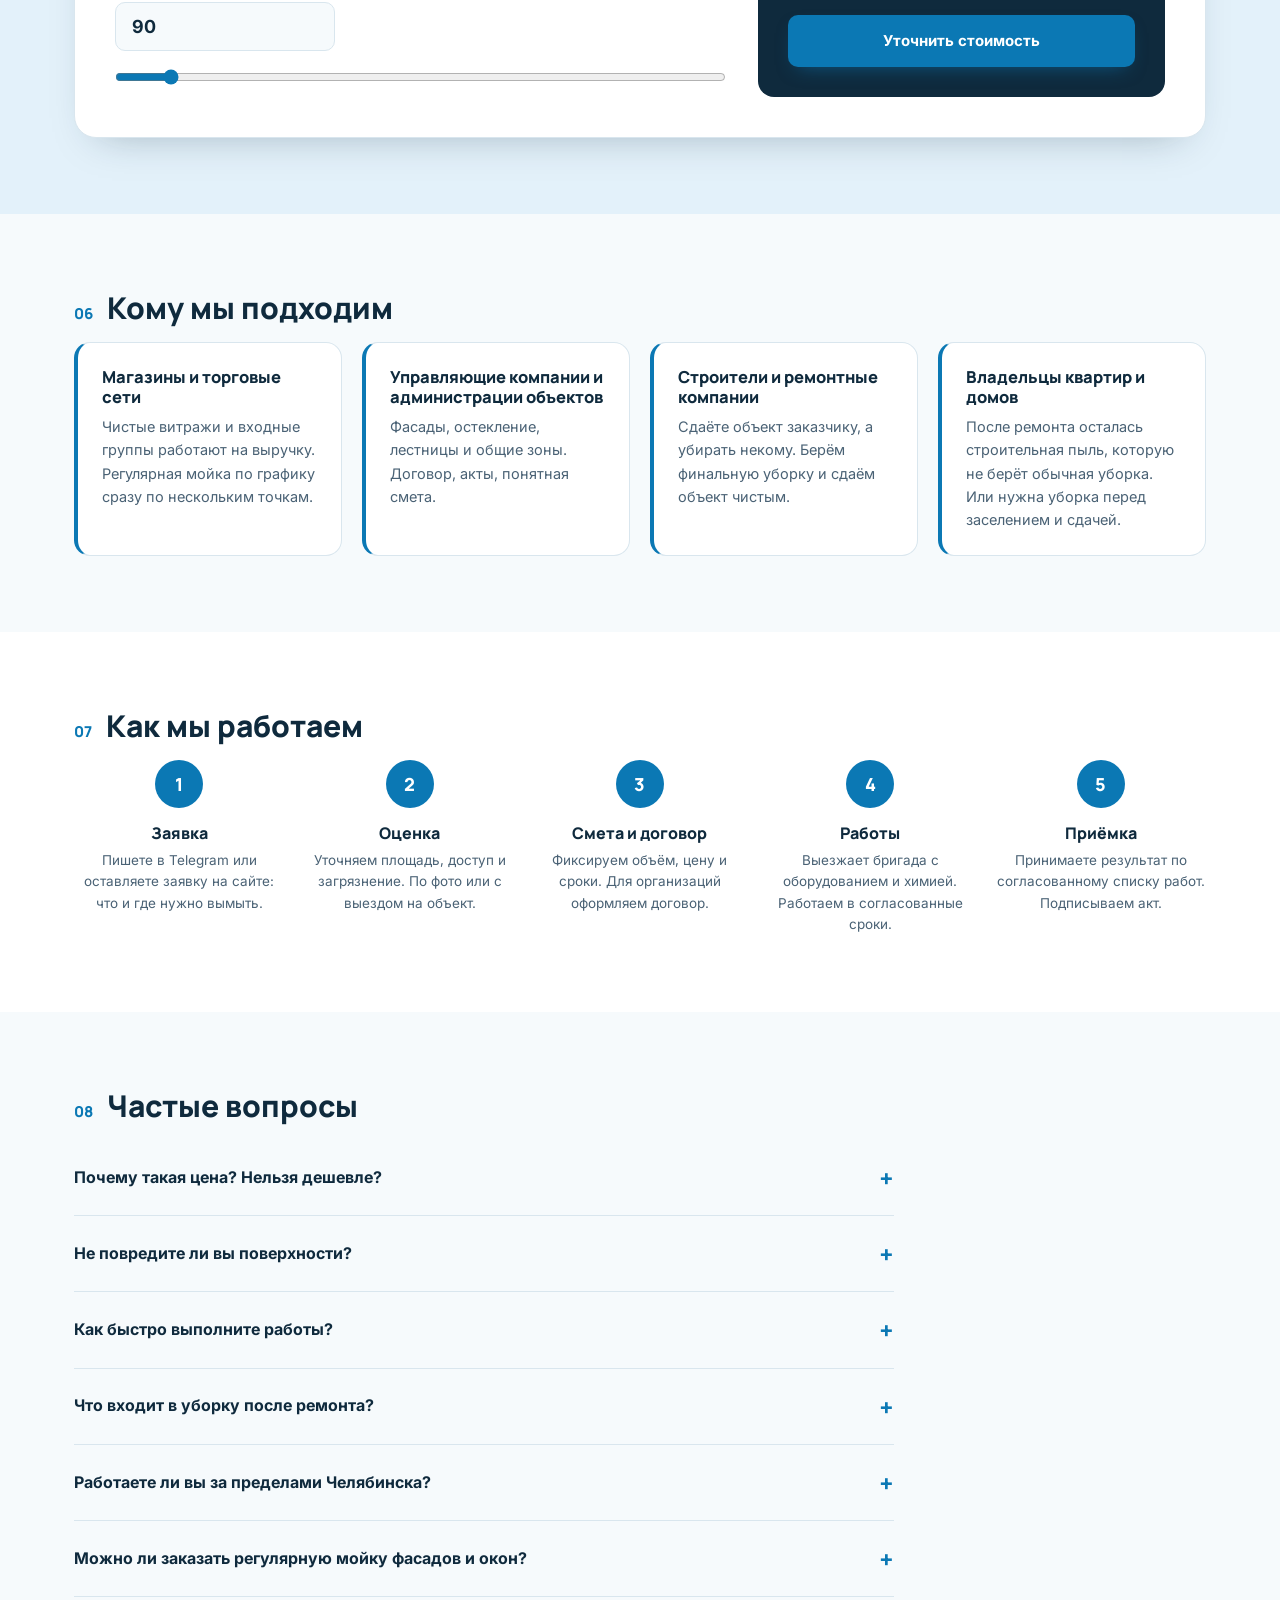
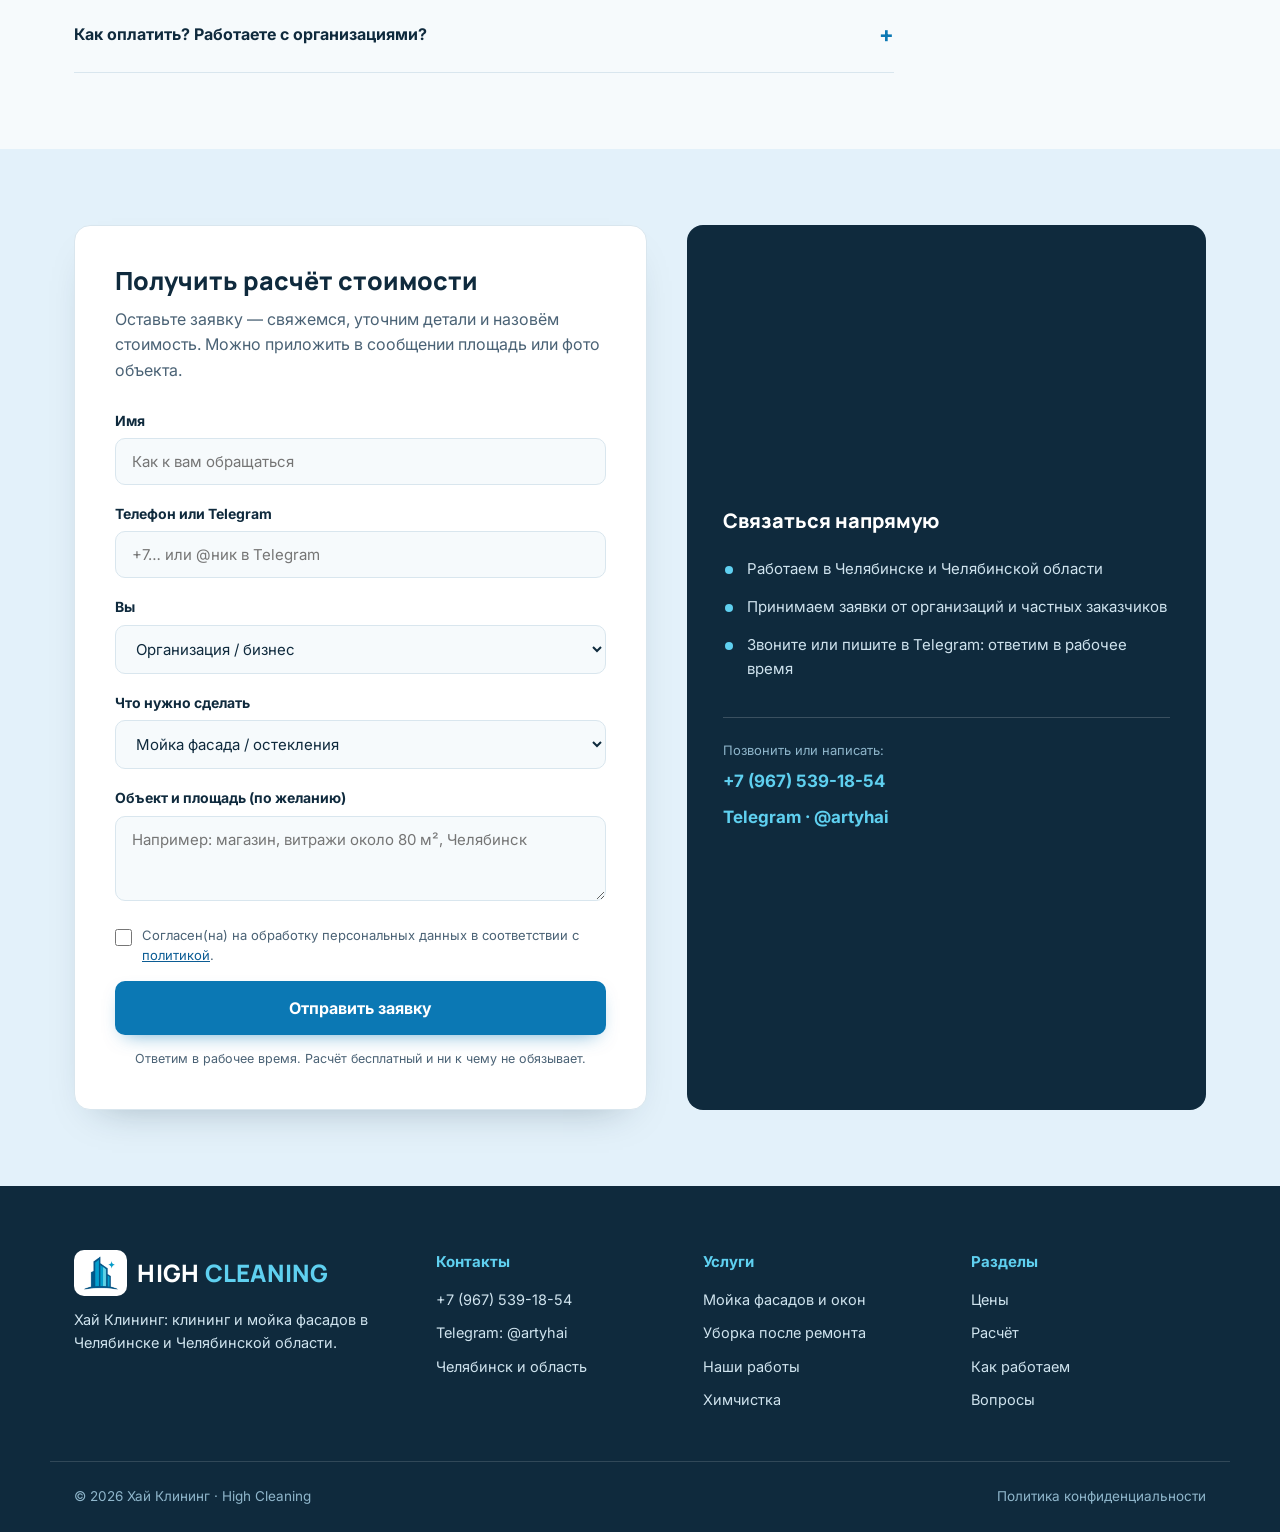
==== commit 840e8b4a: "Подпись фото: подвальное помещение после затопления" ====
--- a/index.html
+++ b/index.html
@@ -210,7 +210,7 @@
         <figure class="work"><img src="img/windows-1.jpg" alt="Окна после ремонта: до и после" loading="lazy" width="1400" height="925"><figcaption><span>Окна</span>Окна после ремонта</figcaption></figure>
         <figure class="work"><img src="img/windows-2.jpg" alt="Витражное остекление: до и после" loading="lazy" width="1400" height="925"><figcaption><span>Окна</span>Витражное остекление</figcaption></figure>
         <figure class="work"><img src="img/afterrepair-1.jpg" alt="Входная группа после ремонта: до и после" loading="lazy" width="1400" height="925"><figcaption><span>После ремонта</span>Входная группа после ремонта</figcaption></figure>
-        <figure class="work"><img src="img/afterflood.jpg" alt="Помещение после затопления: до и после" loading="lazy" width="1400" height="925"><figcaption><span>После ремонта</span>Помещение после затопления</figcaption></figure>
+        <figure class="work"><img src="img/afterflood.jpg" alt="Подвальное помещение после затопления: до и после" loading="lazy" width="1400" height="925"><figcaption><span>После затопления</span>Подвальное помещение после затопления</figcaption></figure>
         <figure class="work"><img src="img/stairs.jpg" alt="Лестничный марш от строительных загрязнений: до и после" loading="lazy" width="1400" height="925"><figcaption><span>Лестницы</span>Лестничный марш от строительных загрязнений</figcaption></figure>
         <figure class="work"><img src="img/sofa.jpg" alt="Химчистка дивана: до и после" loading="lazy" width="1400" height="925"><figcaption><span>Химчистка</span>Химчистка дивана</figcaption></figure>
         <figure class="work"><img src="img/carpet-office.jpg" alt="Чистка ковролина в офисе: до и после" loading="lazy" width="1400" height="925"><figcaption><span>Химчистка</span>Чистка ковролина в офисе</figcaption></figure>
